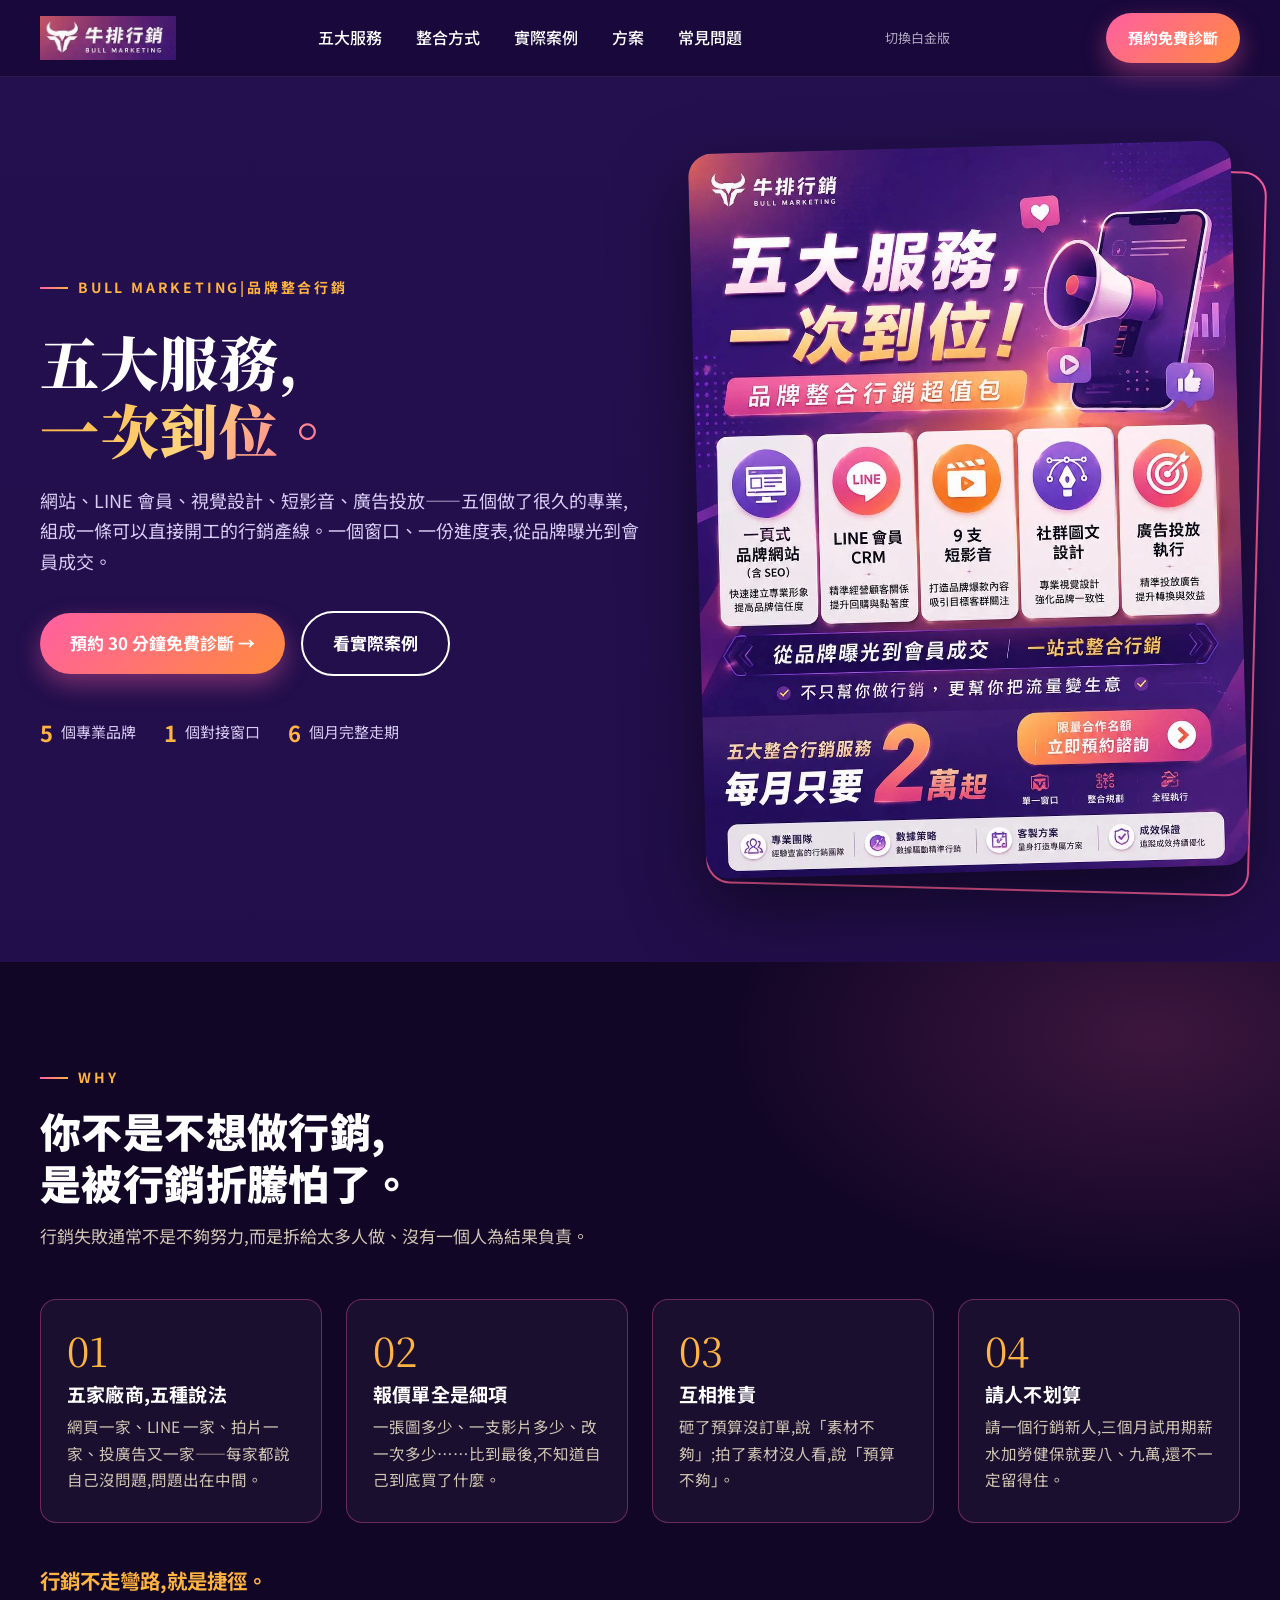
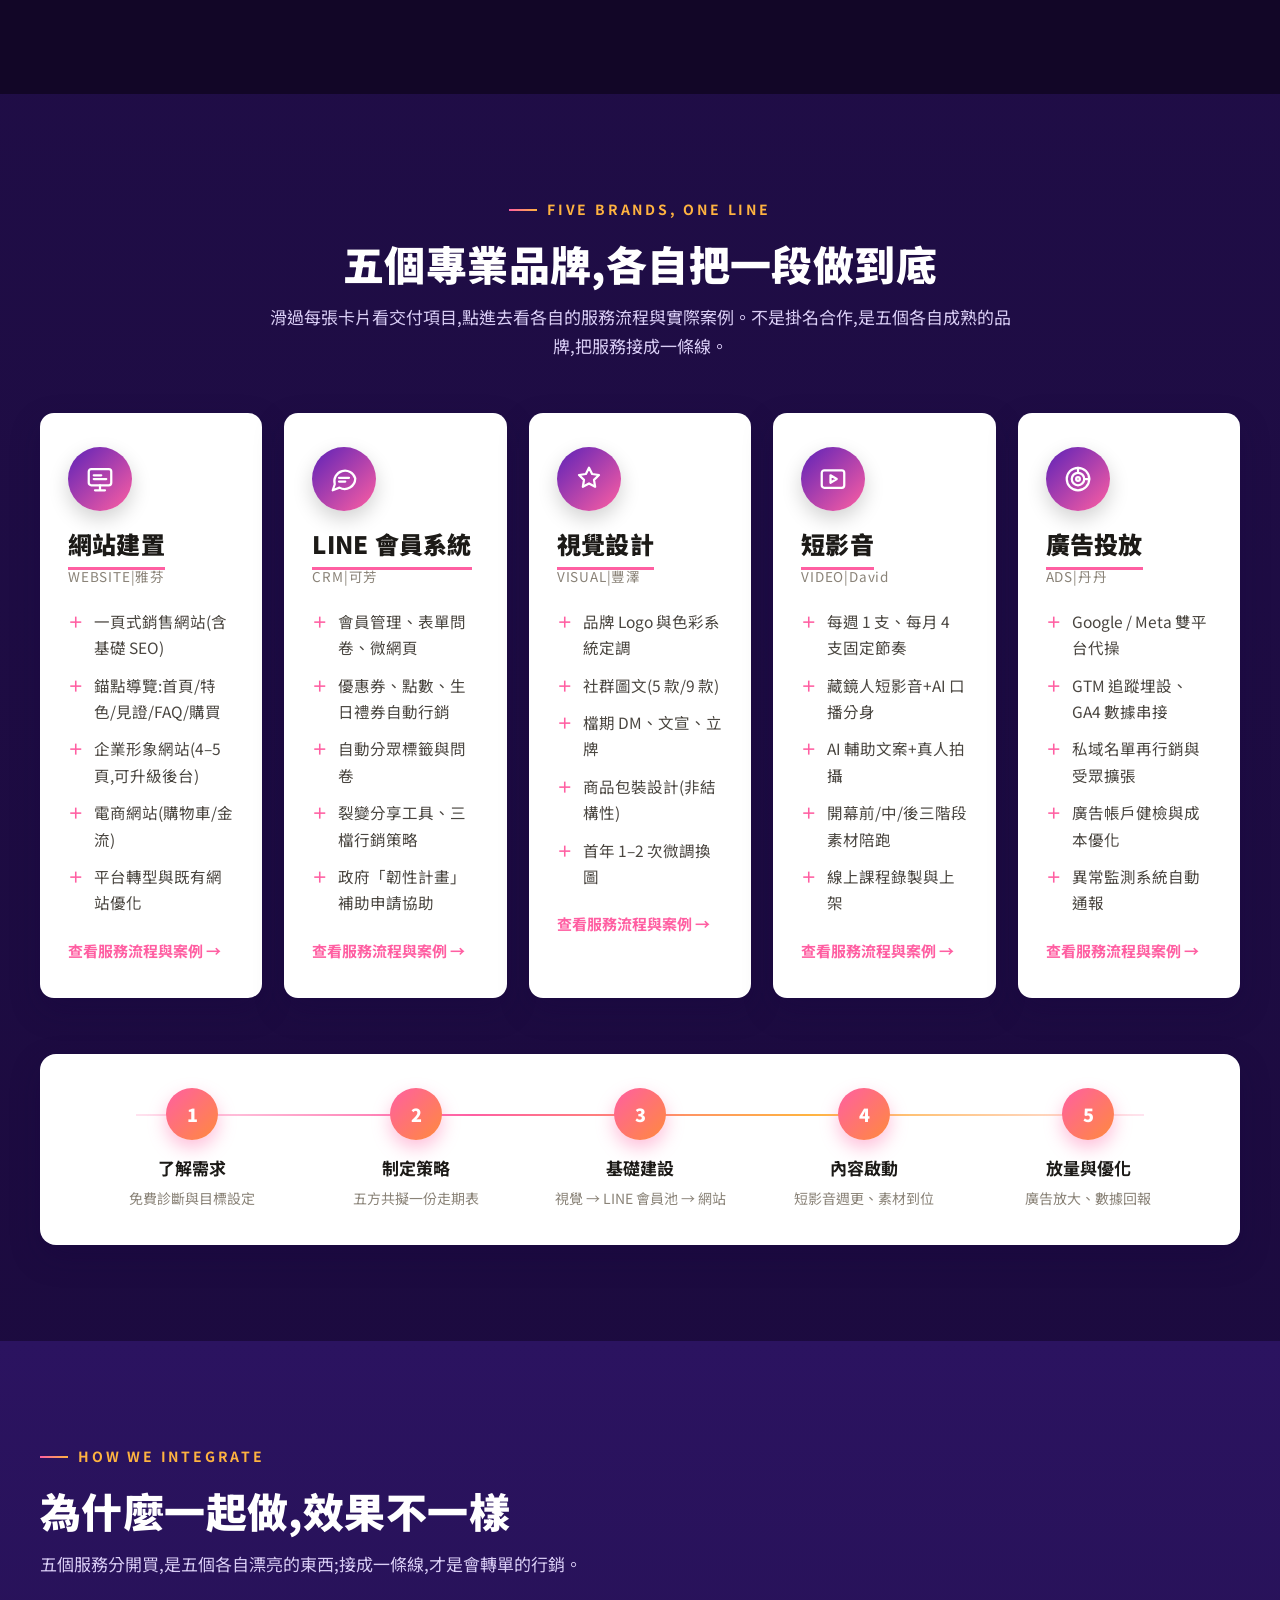
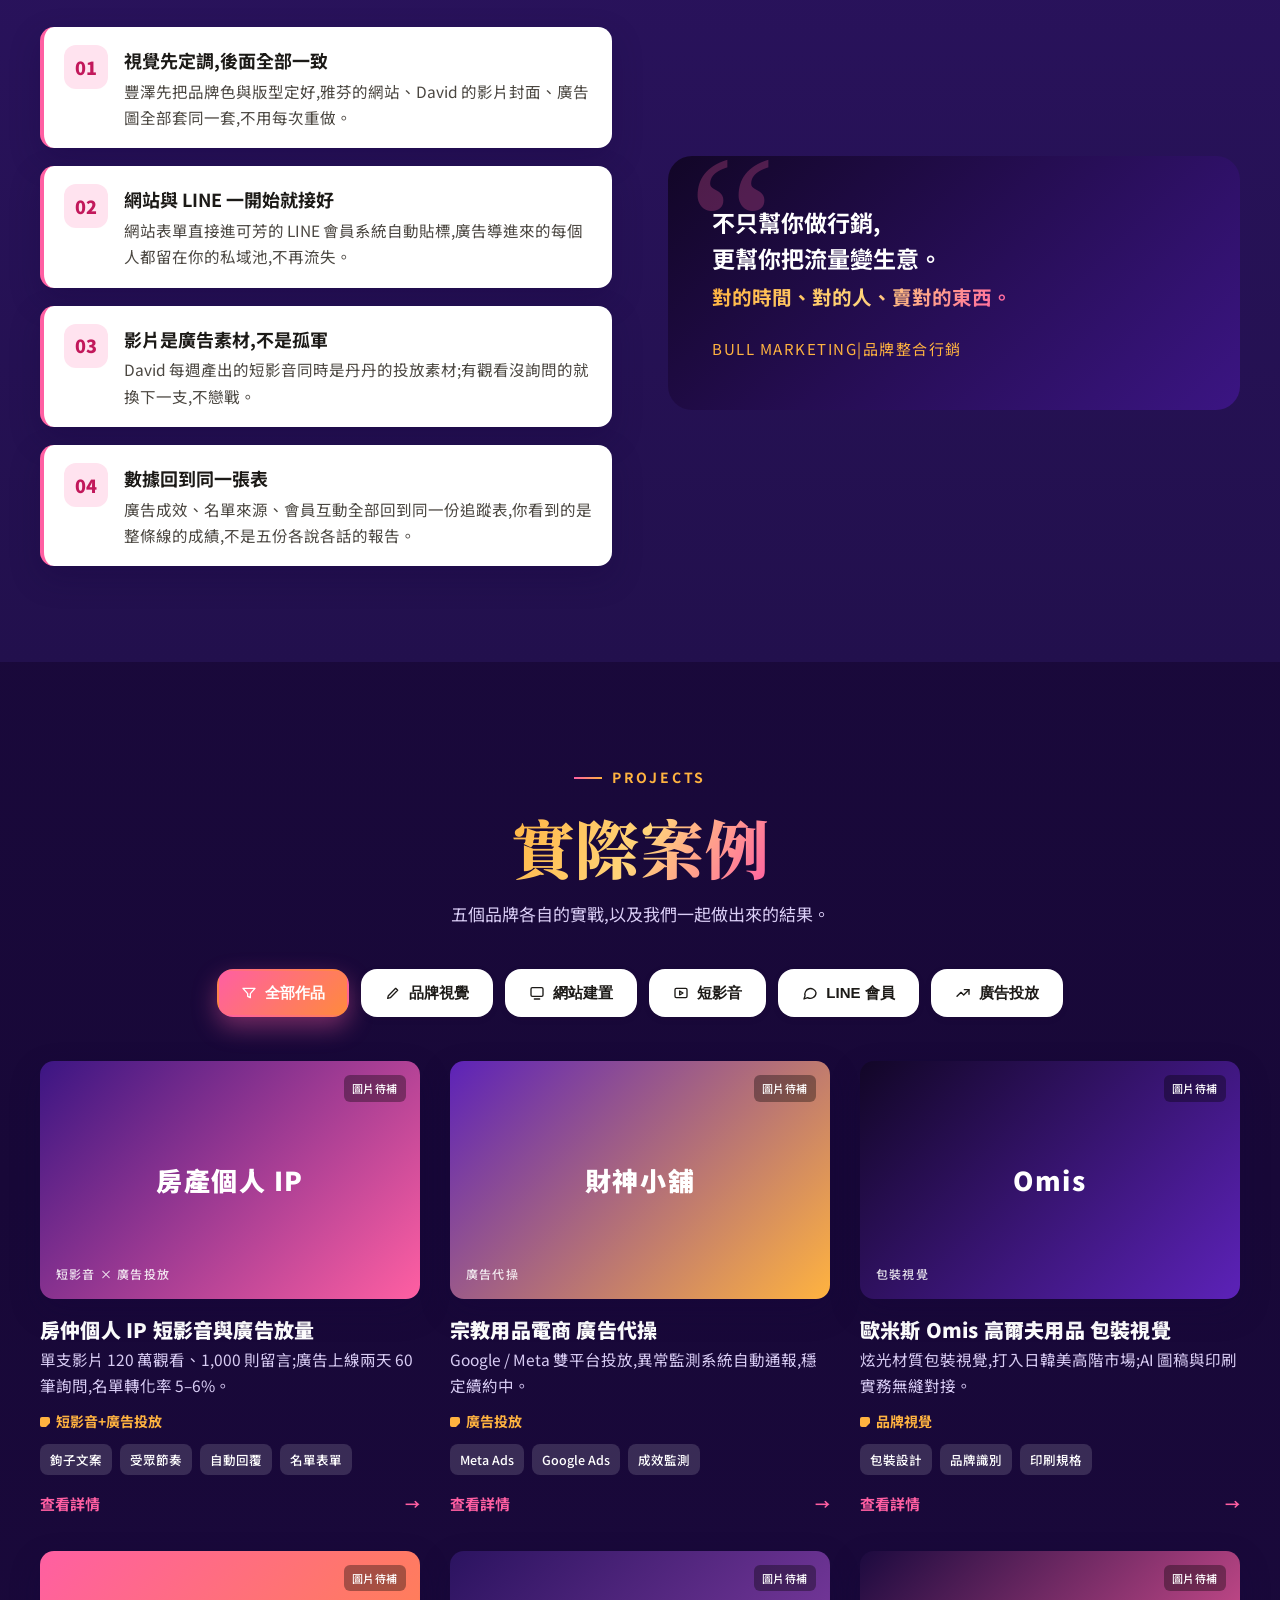
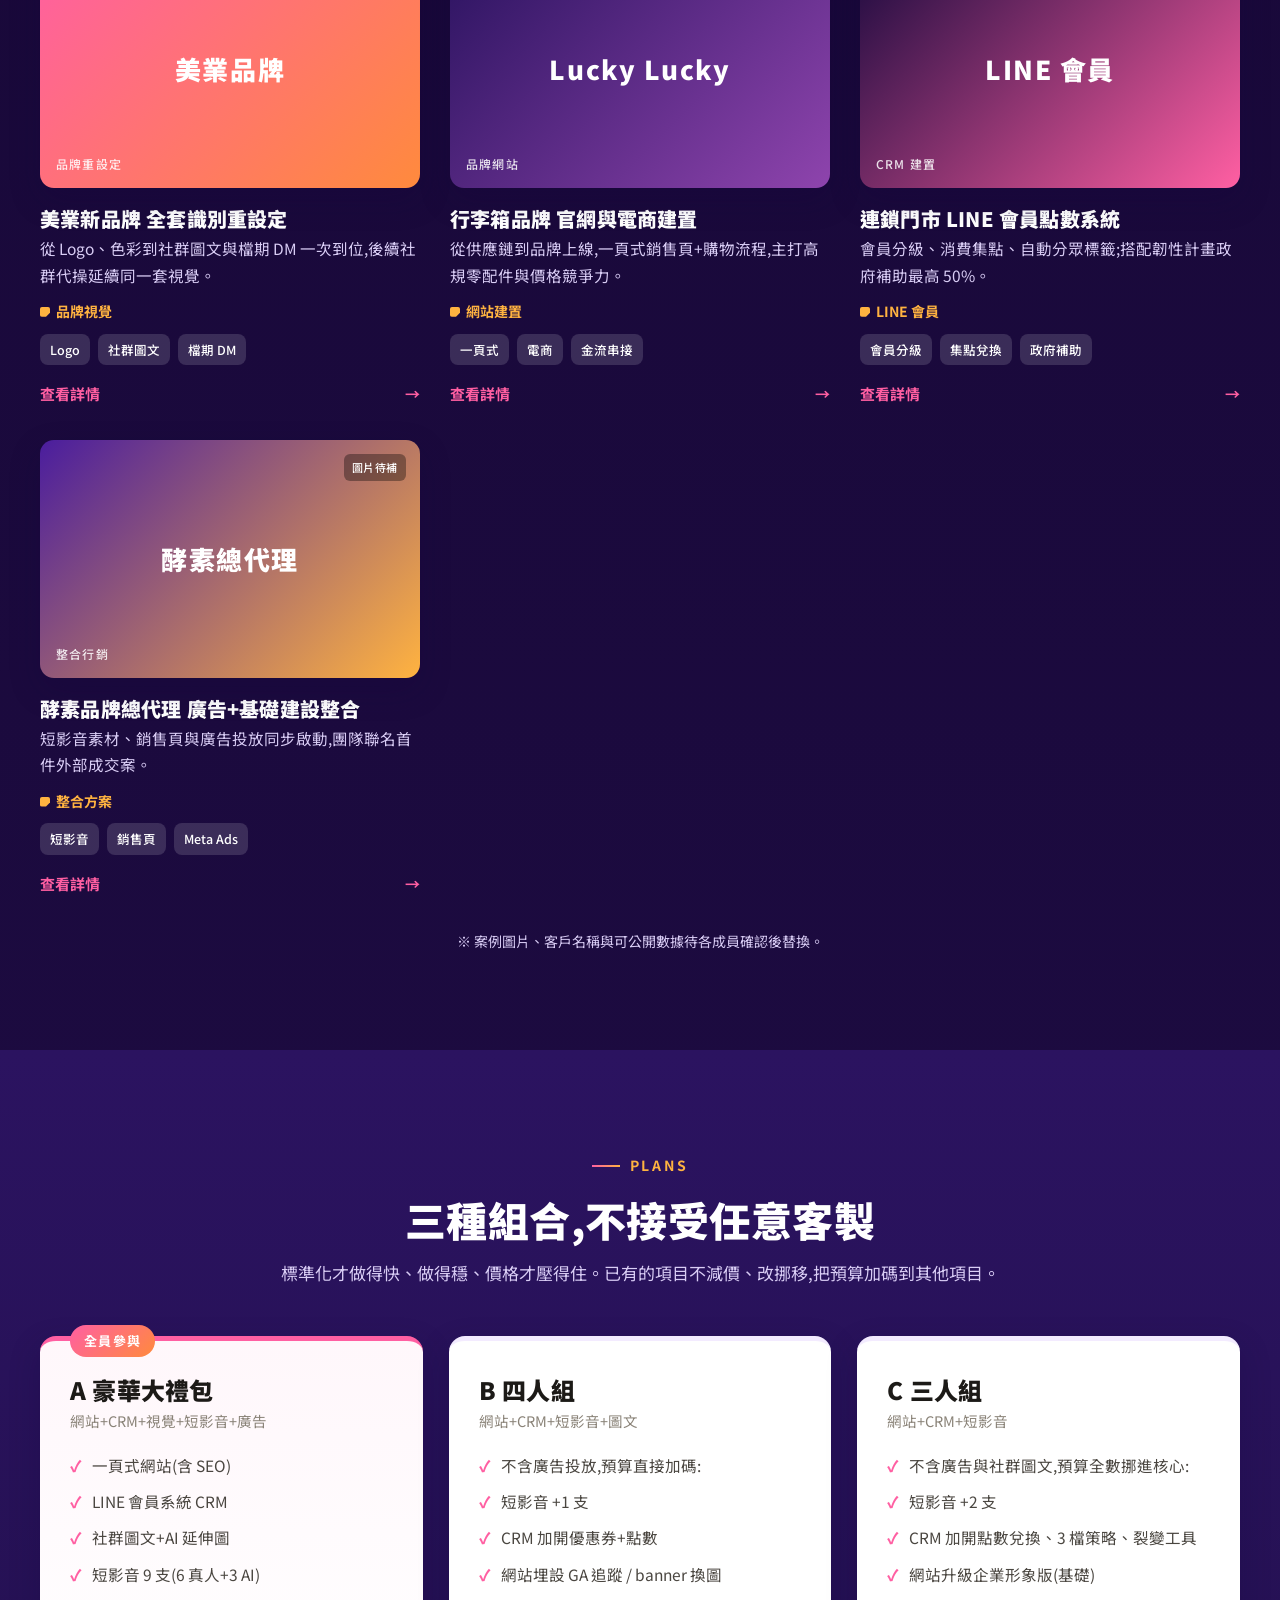
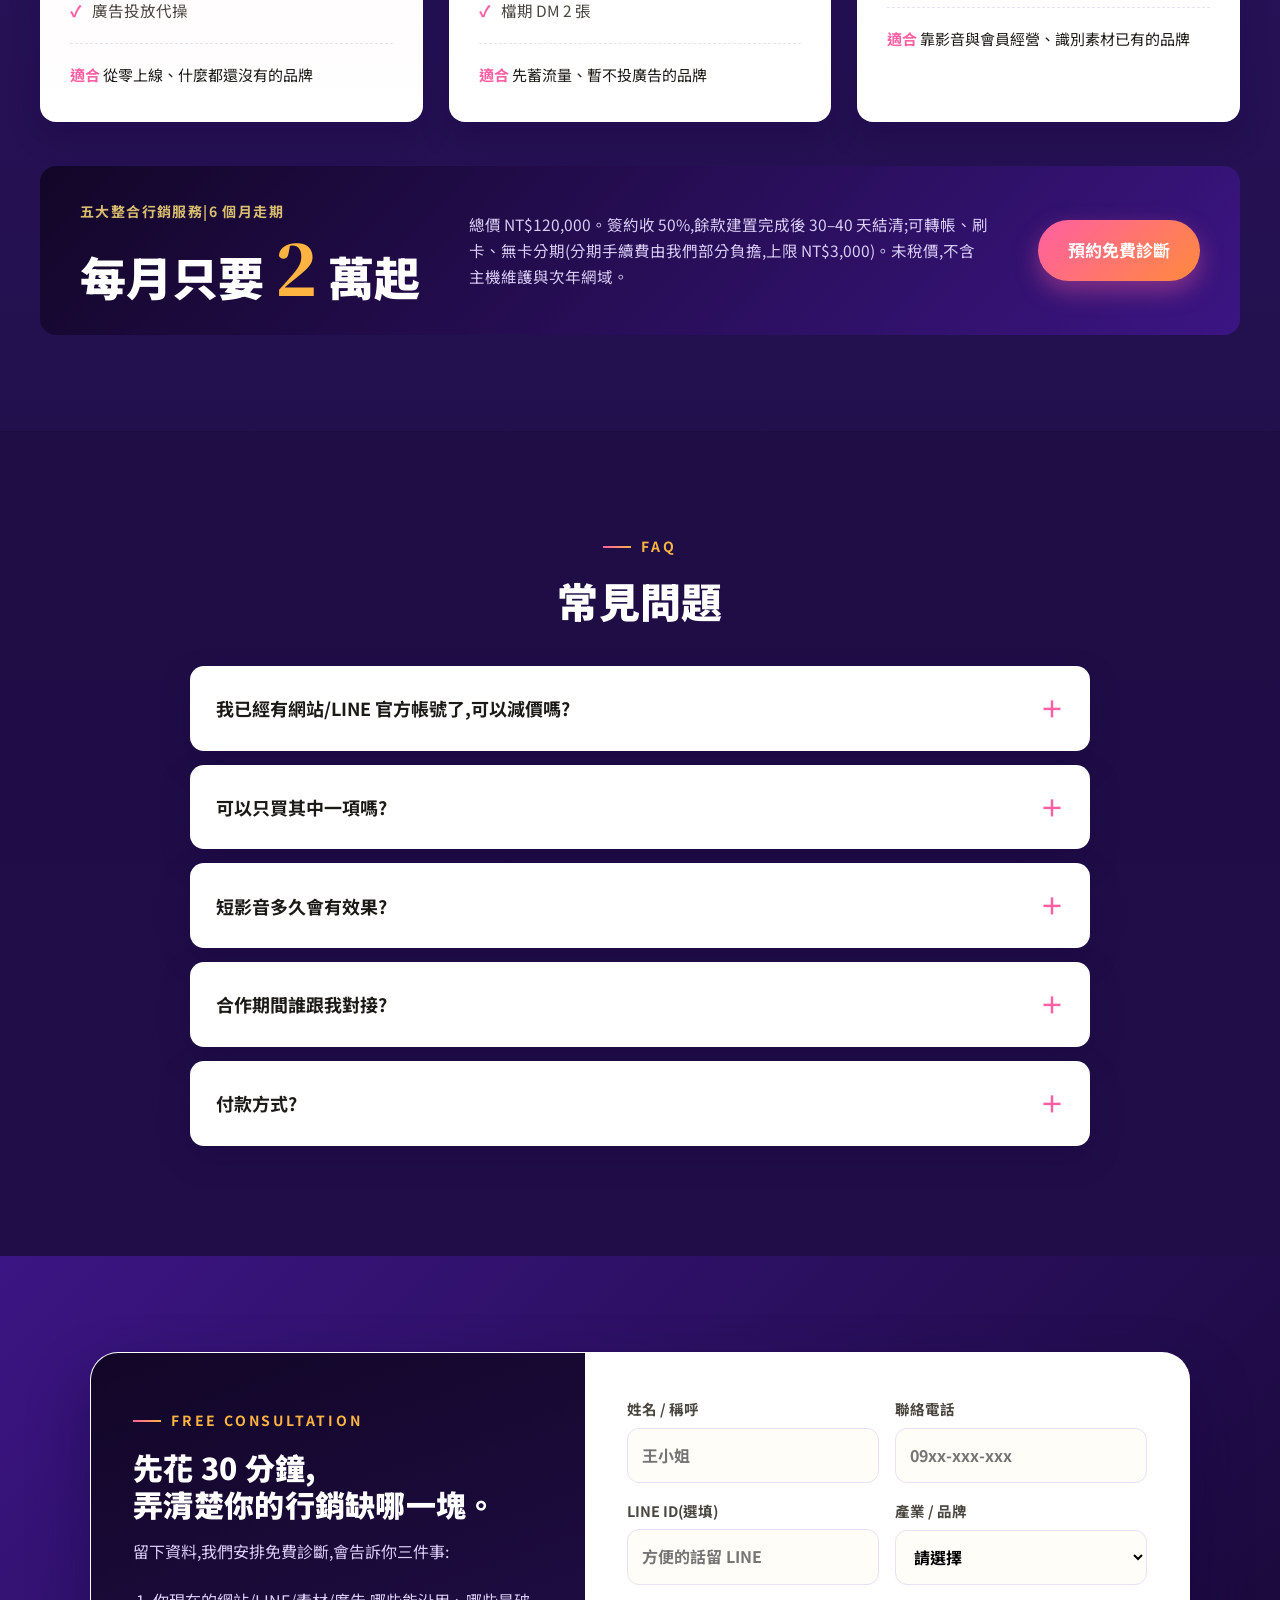
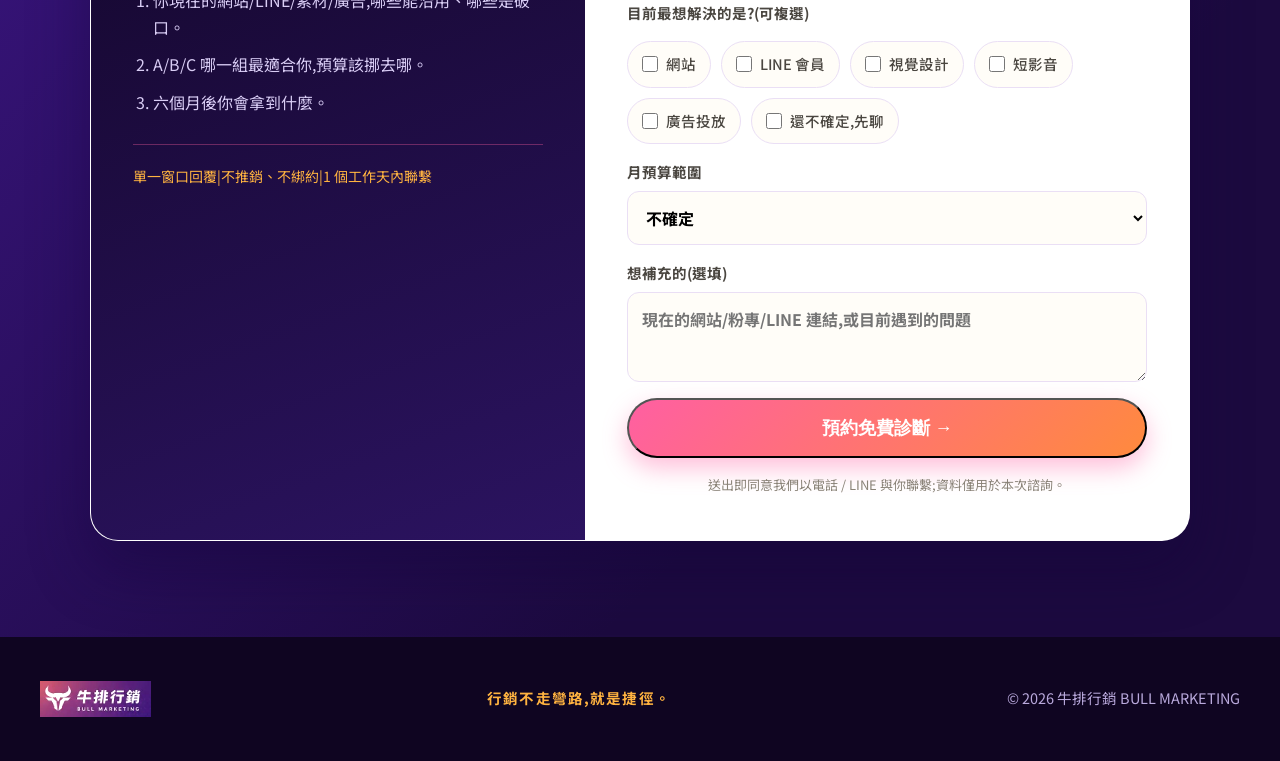
==== purple/index.html @ 3608ac1b "新增紫漸層版(purple/)+兩版互切連結" ====
<!DOCTYPE html>
<html lang="zh-Hant-TW">
<head>
<meta charset="utf-8">
<meta name="viewport" content="width=device-width, initial-scale=1">
<title>[紫版] 牛排行銷 BULL MARKETING|五大服務,一次到位</title>
<meta name="description" content="網站、LINE 會員、視覺設計、短影音、廣告投放——五個專業一個窗口,六個月走期,把行銷做成一條產線。">
<link rel="preconnect" href="https://fonts.googleapis.com">
<link href="https://fonts.googleapis.com/css2?family=Noto+Sans+TC:wght@400;500;700;900&family=Noto+Serif+TC:wght@600;800&display=swap" rel="stylesheet">
<link rel="stylesheet" href="../style.css">
<link rel="stylesheet" href="theme-purple.css">
</head>
<body>

<header>
  <div class="wrap nav">
    <a class="logo" href="#top"><img src="assets/logo.webp" alt="牛排行銷 BULL MARKETING"></a>
    <ul id="menu">
      <li><a href="#services">五大服務</a></li>
      <li><a href="#integration">整合方式</a></li>
      <li><a href="#projects">實際案例</a></li>
      <li><a href="#plans">方案</a></li>
      <li><a href="#faq">常見問題</a></li>
    </ul>
    <a class="theme-switch" href="../index.html" style="font-size:13px;opacity:.7;margin-right:14px;white-space:nowrap">切換白金版</a>
    <a class="btn btn-gold" href="#contact">預約免費診斷</a>
    <button class="burger" aria-label="選單" onclick="document.getElementById('menu').classList.toggle('open')"><span></span><span></span><span></span></button>
  </div>
</header>

<!-- 1 HERO -->
<section class="hero" id="top">
  <div class="wrap">
    <div>
      <div class="eyebrow">Bull Marketing|品牌整合行銷</div>
      <h1 class="serif">五大服務,<br><span class="gold-text">一次到位。</span></h1>
      <p class="sub">網站、LINE 會員、視覺設計、短影音、廣告投放——五個做了很久的專業,組成一條可以直接開工的行銷產線。一個窗口、一份進度表,從品牌曝光到會員成交。</p>
      <div class="cta">
        <a class="btn btn-gold" href="#contact">預約 30 分鐘免費診斷 →</a>
        <a class="btn btn-ghost" href="#projects">看實際案例</a>
      </div>
      <div class="trust">
        <span><b>5</b> 個專業品牌</span>
        <span><b>1</b> 個對接窗口</span>
        <span><b>6</b> 個月完整走期</span>
      </div>
    </div>
    <div class="kv"><img src="assets/kv-purple.webp" alt="牛排行銷 五大服務一次到位 主視覺"></div>
  </div>
</section>

<!-- 2 PAIN -->
<section class="pain">
  <div class="wrap">
    <div class="eyebrow">Why</div>
    <h2 class="h2">你不是不想做行銷,<br>是被行銷折騰怕了。</h2>
    <p class="lead">行銷失敗通常不是不夠努力,而是拆給太多人做、沒有一個人為結果負責。</p>
    <div class="pain-grid">
      <div class="pain-card reveal"><div class="n">01</div><h3>五家廠商,五種說法</h3><p>網頁一家、LINE 一家、拍片一家、投廣告又一家——每家都說自己沒問題,問題出在中間。</p></div>
      <div class="pain-card reveal"><div class="n">02</div><h3>報價單全是細項</h3><p>一張圖多少、一支影片多少、改一次多少……比到最後,不知道自己到底買了什麼。</p></div>
      <div class="pain-card reveal"><div class="n">03</div><h3>互相推責</h3><p>砸了預算沒訂單,說「素材不夠」;拍了素材沒人看,說「預算不夠」。</p></div>
      <div class="pain-card reveal"><div class="n">04</div><h3>請人不划算</h3><p>請一個行銷新人,三個月試用期薪水加勞健保就要八、九萬,還不一定留得住。</p></div>
    </div>
    <p class="pain-foot">行銷不走彎路,就是捷徑。</p>
  </div>
</section>

<!-- 3 SERVICES (emat-style hover cards) -->
<section id="services">
  <div class="wrap">
    <div class="center">
      <div class="eyebrow" style="justify-content:center">Five Brands, One Line</div>
      <h2 class="h2">五個專業品牌,各自把一段做到底</h2>
      <p class="lead">滑過每張卡片看交付項目,點進去看各自的服務流程與實際案例。不是掛名合作,是五個各自成熟的品牌,把服務接成一條線。</p>
    </div>
    <div class="svc-grid">
      <article class="svc">
        <div class="bg" style="--img:url(assets/kv-purple.webp)"></div>
        <div class="in-body">
          <div class="ic"><svg viewBox="0 0 24 24"><rect x="3" y="4" width="18" height="13" rx="2"/><path d="M8 21h8M12 17v4M7 9h6M7 12h10"/></svg></div>
          <h3><span>網站建置</span></h3>
          <div class="who">WEBSITE|雅芬</div>
          <ul>
            <li>一頁式銷售網站(含基礎 SEO)</li>
            <li>錨點導覽:首頁/特色/見證/FAQ/購買</li>
            <li>企業形象網站(4–5 頁,可升級後台)</li>
            <li>電商網站(購物車/金流)</li>
            <li>平台轉型與既有網站優化</li>
          </ul>
          <a class="more-link" href="web.html">查看服務流程與案例 →</a>
        </div>
      </article>
      <article class="svc">
        <div class="bg"></div>
        <div class="in-body">
          <div class="ic"><svg viewBox="0 0 24 24"><path d="M21 11.5a8.5 8.5 0 0 1-12.6 7.4L3 21l1.6-4.8A8.5 8.5 0 1 1 21 11.5z"/><path d="M8 11h8M8 14h5"/></svg></div>
          <h3><span>LINE 會員系統</span></h3>
          <div class="who">CRM|可芳</div>
          <ul>
            <li>會員管理、表單問卷、微網頁</li>
            <li>優惠券、點數、生日禮券自動行銷</li>
            <li>自動分眾標籤與問卷</li>
            <li>裂變分享工具、三檔行銷策略</li>
            <li>政府「韌性計畫」補助申請協助</li>
          </ul>
          <a class="more-link" href="crm.html">查看服務流程與案例 →</a>
        </div>
      </article>
      <article class="svc">
        <div class="bg"></div>
        <div class="in-body">
          <div class="ic"><svg viewBox="0 0 24 24"><path d="M12 3l2.5 5 5.5.8-4 3.9.9 5.5L12 15.6 7.1 18.2l.9-5.5-4-3.9L9.5 8z"/></svg></div>
          <h3><span>視覺設計</span></h3>
          <div class="who">VISUAL|豐澤</div>
          <ul>
            <li>品牌 Logo 與色彩系統定調</li>
            <li>社群圖文(5 款/9 款)</li>
            <li>檔期 DM、文宣、立牌</li>
            <li>商品包裝設計(非結構性)</li>
            <li>首年 1–2 次微調換圖</li>
          </ul>
          <a class="more-link" href="visual.html">查看服務流程與案例 →</a>
        </div>
      </article>
      <article class="svc">
        <div class="bg"></div>
        <div class="in-body">
          <div class="ic"><svg viewBox="0 0 24 24"><rect x="3" y="5" width="18" height="14" rx="2"/><path d="M10 9l5 3-5 3z"/></svg></div>
          <h3><span>短影音</span></h3>
          <div class="who">VIDEO|David</div>
          <ul>
            <li>每週 1 支、每月 4 支固定節奏</li>
            <li>藏鏡人短影音+AI 口播分身</li>
            <li>AI 輔助文案+真人拍攝</li>
            <li>開幕前/中/後三階段素材陪跑</li>
            <li>線上課程錄製與上架</li>
          </ul>
          <a class="more-link" href="video.html">查看服務流程與案例 →</a>
        </div>
      </article>
      <article class="svc">
        <div class="bg"></div>
        <div class="in-body">
          <div class="ic"><svg viewBox="0 0 24 24"><circle cx="12" cy="12" r="9"/><circle cx="12" cy="12" r="5"/><circle cx="12" cy="12" r="1.5"/><path d="M12 3v3M21 12h-3"/></svg></div>
          <h3><span>廣告投放</span></h3>
          <div class="who">ADS|丹丹</div>
          <ul>
            <li>Google / Meta 雙平台代操</li>
            <li>GTM 追蹤埋設、GA4 數據串接</li>
            <li>私域名單再行銷與受眾擴張</li>
            <li>廣告帳戶健檢與成本優化</li>
            <li>異常監測系統自動通報</li>
          </ul>
          <a class="more-link" href="ads.html">查看服務流程與案例 →</a>
        </div>
      </article>
    </div>

    <div class="flow reveal">
      <div><div class="dot">1</div><h4>了解需求</h4><p>免費診斷與目標設定</p></div>
      <div><div class="dot">2</div><h4>制定策略</h4><p>五方共擬一份走期表</p></div>
      <div><div class="dot">3</div><h4>基礎建設</h4><p>視覺 → LINE 會員池 → 網站</p></div>
      <div><div class="dot">4</div><h4>內容啟動</h4><p>短影音週更、素材到位</p></div>
      <div><div class="dot">5</div><h4>放量與優化</h4><p>廣告放大、數據回報</p></div>
    </div>
  </div>
</section>

<!-- 4 INTEGRATION -->
<section class="integ" id="integration" style="background:#fff">
  <div class="wrap">
    <div class="eyebrow">How We Integrate</div>
    <h2 class="h2">為什麼一起做,效果不一樣</h2>
    <p class="lead">五個服務分開買,是五個各自漂亮的東西;接成一條線,才是會轉單的行銷。</p>
    <div class="grid">
      <ul>
        <li class="reveal"><span class="badge">01</span><div><b>視覺先定調,後面全部一致</b><p>豐澤先把品牌色與版型定好,雅芬的網站、David 的影片封面、廣告圖全部套同一套,不用每次重做。</p></div></li>
        <li class="reveal"><span class="badge">02</span><div><b>網站與 LINE 一開始就接好</b><p>網站表單直接進可芳的 LINE 會員系統自動貼標,廣告導進來的每個人都留在你的私域池,不再流失。</p></div></li>
        <li class="reveal"><span class="badge">03</span><div><b>影片是廣告素材,不是孤軍</b><p>David 每週產出的短影音同時是丹丹的投放素材;有觀看沒詢問的就換下一支,不戀戰。</p></div></li>
        <li class="reveal"><span class="badge">04</span><div><b>數據回到同一張表</b><p>廣告成效、名單來源、會員互動全部回到同一份追蹤表,你看到的是整條線的成績,不是五份各說各話的報告。</p></div></li>
      </ul>
      <div class="quote reveal">
        <p>不只幫你做行銷,<br>更幫你把流量變生意。<br><span class="gold-text" style="font-size:.85em">對的時間、對的人、賣對的東西。</span></p>
        <small>BULL MARKETING|品牌整合行銷</small>
      </div>
    </div>
  </div>
</section>

<!-- 5 PROJECTS -->
<section id="projects">
  <div class="wrap">
    <div class="center">
      <div class="eyebrow" style="justify-content:center">Projects</div>
      <h2 class="h2 serif" style="font-size:clamp(44px,5vw,72px)"><span class="gold-text">實際案例</span></h2>
      <p class="lead">五個品牌各自的實戰,以及我們一起做出來的結果。</p>
    </div>
    <div class="filters" id="filters">
      <button class="on" data-f="all"><svg viewBox="0 0 24 24"><path d="M3 5h18l-7 8v6l-4-2v-4z"/></svg>全部作品</button>
      <button data-f="visual"><svg viewBox="0 0 24 24"><path d="M4 20l4-1 11-11-3-3L5 16z"/></svg>品牌視覺</button>
      <button data-f="web"><svg viewBox="0 0 24 24"><rect x="3" y="4" width="18" height="13" rx="2"/><path d="M8 21h8"/></svg>網站建置</button>
      <button data-f="video"><svg viewBox="0 0 24 24"><rect x="3" y="5" width="18" height="14" rx="2"/><path d="M10 9l5 3-5 3z"/></svg>短影音</button>
      <button data-f="crm"><svg viewBox="0 0 24 24"><path d="M21 11.5a8.5 8.5 0 0 1-12.6 7.4L3 21l1.6-4.8A8.5 8.5 0 1 1 21 11.5z"/></svg>LINE 會員</button>
      <button data-f="ads"><svg viewBox="0 0 24 24"><path d="M3 17l6-6 4 4 8-8"/><path d="M14 7h7v7"/></svg>廣告投放</button>
    </div>
    <div class="pj-grid" id="pjGrid">

      <a class="pj reveal" data-c="video ads" href="#contact">
        <div class="thumb" style="background:linear-gradient(135deg,#3b1583,#ff5fa2)">房產個人 IP<small>短影音 × 廣告投放</small><span class="ph">圖片待補</span></div>
        <h3>房仲個人 IP 短影音與廣告放量</h3>
        <p class="desc">單支影片 120 萬觀看、1,000 則留言;廣告上線兩天 60 筆詢問,名單轉化率 5–6%。</p>
        <div class="cat">短影音+廣告投放</div>
        <div class="chips"><span>鉤子文案</span><span>受眾節奏</span><span>自動回覆</span><span>名單表單</span></div>
        <div class="more">查看詳情 <i>→</i></div>
      </a>

      <a class="pj reveal" data-c="ads" href="#contact">
        <div class="thumb" style="background:linear-gradient(135deg,#5c22b8,#ffb340)">財神小舖<small>廣告代操</small><span class="ph">圖片待補</span></div>
        <h3>宗教用品電商 廣告代操</h3>
        <p class="desc">Google / Meta 雙平台投放,異常監測系統自動通報,穩定續約中。</p>
        <div class="cat">廣告投放</div>
        <div class="chips"><span>Meta Ads</span><span>Google Ads</span><span>成效監測</span></div>
        <div class="more">查看詳情 <i>→</i></div>
      </a>

      <a class="pj reveal" data-c="visual" href="#contact">
        <div class="thumb" style="background:linear-gradient(135deg,#120627,#5c22b8)">Omis<small>包裝視覺</small><span class="ph">圖片待補</span></div>
        <h3>歐米斯 Omis 高爾夫用品 包裝視覺</h3>
        <p class="desc">炫光材質包裝視覺,打入日韓美高階市場;AI 圖稿與印刷實務無縫對接。</p>
        <div class="cat">品牌視覺</div>
        <div class="chips"><span>包裝設計</span><span>品牌識別</span><span>印刷規格</span></div>
        <div class="more">查看詳情 <i>→</i></div>
      </a>

      <a class="pj reveal" data-c="visual" href="#contact">
        <div class="thumb" style="background:linear-gradient(135deg,#ff5fa2,#ff8a3d)">美業品牌<small>品牌重設定</small><span class="ph">圖片待補</span></div>
        <h3>美業新品牌 全套識別重設定</h3>
        <p class="desc">從 Logo、色彩到社群圖文與檔期 DM 一次到位,後續社群代操延續同一套視覺。</p>
        <div class="cat">品牌視覺</div>
        <div class="chips"><span>Logo</span><span>社群圖文</span><span>檔期 DM</span></div>
        <div class="more">查看詳情 <i>→</i></div>
      </a>

      <a class="pj reveal" data-c="web visual" href="#contact">
        <div class="thumb" style="background:linear-gradient(135deg,#2b1360,#8e44ad)">Lucky Lucky<small>品牌網站</small><span class="ph">圖片待補</span></div>
        <h3>行李箱品牌 官網與電商建置</h3>
        <p class="desc">從供應鏈到品牌上線,一頁式銷售頁+購物流程,主打高規零配件與價格競爭力。</p>
        <div class="cat">網站建置</div>
        <div class="chips"><span>一頁式</span><span>電商</span><span>金流串接</span></div>
        <div class="more">查看詳情 <i>→</i></div>
      </a>

      <a class="pj reveal" data-c="crm" href="#contact">
        <div class="thumb" style="background:linear-gradient(135deg,#1c0a3f,#ff5fa2)">LINE 會員<small>CRM 建置</small><span class="ph">圖片待補</span></div>
        <h3>連鎖門市 LINE 會員點數系統</h3>
        <p class="desc">會員分級、消費集點、自動分眾標籤;搭配韌性計畫政府補助最高 50%。</p>
        <div class="cat">LINE 會員</div>
        <div class="chips"><span>會員分級</span><span>集點兌換</span><span>政府補助</span></div>
        <div class="more">查看詳情 <i>→</i></div>
      </a>

      <a class="pj reveal" data-c="video ads web" href="#contact">
        <div class="thumb" style="background:linear-gradient(135deg,#4a1d9e,#ffb340)">酵素總代理<small>整合行銷</small><span class="ph">圖片待補</span></div>
        <h3>酵素品牌總代理 廣告+基礎建設整合</h3>
        <p class="desc">短影音素材、銷售頁與廣告投放同步啟動,團隊聯名首件外部成交案。</p>
        <div class="cat">整合方案</div>
        <div class="chips"><span>短影音</span><span>銷售頁</span><span>Meta Ads</span></div>
        <div class="more">查看詳情 <i>→</i></div>
      </a>

    </div>
    <p class="pj-note">※ 案例圖片、客戶名稱與可公開數據待各成員確認後替換。</p>
  </div>
</section>

<!-- 6 PLANS -->
<section id="plans" style="background:#fff">
  <div class="wrap">
    <div class="center">
      <div class="eyebrow" style="justify-content:center">Plans</div>
      <h2 class="h2">三種組合,不接受任意客製</h2>
      <p class="lead">標準化才做得快、做得穩、價格才壓得住。已有的項目不減價、改挪移,把預算加碼到其他項目。</p>
    </div>
    <div class="plans">
      <div class="plan hot reveal">
        <span class="lbl">全員參與</span>
        <h3>A 豪華大禮包</h3>
        <div class="who">網站+CRM+視覺+短影音+廣告</div>
        <ul>
          <li>一頁式網站(含 SEO)</li>
          <li>LINE 會員系統 CRM</li>
          <li>社群圖文+AI 延伸圖</li>
          <li>短影音 9 支(6 真人+3 AI)</li>
          <li>廣告投放代操</li>
        </ul>
        <div class="fit"><b>適合</b> 從零上線、什麼都還沒有的品牌</div>
      </div>
      <div class="plan reveal">
        <h3>B 四人組</h3>
        <div class="who">網站+CRM+短影音+圖文</div>
        <ul>
          <li>不含廣告投放,預算直接加碼:</li>
          <li>短影音 +1 支</li>
          <li>CRM 加開優惠券+點數</li>
          <li>網站埋設 GA 追蹤 / banner 換圖</li>
          <li>檔期 DM 2 張</li>
        </ul>
        <div class="fit"><b>適合</b> 先蓄流量、暫不投廣告的品牌</div>
      </div>
      <div class="plan reveal">
        <h3>C 三人組</h3>
        <div class="who">網站+CRM+短影音</div>
        <ul>
          <li>不含廣告與社群圖文,預算全數挪進核心:</li>
          <li>短影音 +2 支</li>
          <li>CRM 加開點數兌換、3 檔策略、裂變工具</li>
          <li>網站升級企業形象版(基礎)</li>
        </ul>
        <div class="fit"><b>適合</b> 靠影音與會員經營、識別素材已有的品牌</div>
      </div>
    </div>
    <div class="price-bar reveal">
      <div>
        <div style="color:#d9bd6e;font-weight:700;letter-spacing:.1em;font-size:14px;margin-bottom:8px">五大整合行銷服務|6 個月走期</div>
        <div class="big">每月只要 <em class="gold-text">2</em> 萬起</div>
      </div>
      <p>總價 NT$120,000。簽約收 50%,餘款建置完成後 30–40 天結清;可轉帳、刷卡、無卡分期(分期手續費由我們部分負擔,上限 NT$3,000)。未稅價,不含主機維護與次年網域。</p>
      <a class="btn btn-gold" href="#contact">預約免費診斷</a>
    </div>
  </div>
</section>

<!-- 7 FAQ -->
<section id="faq">
  <div class="wrap">
    <div class="center"><div class="eyebrow" style="justify-content:center">FAQ</div><h2 class="h2">常見問題</h2></div>
    <div class="faq">
      <details><summary>我已經有網站/LINE 官方帳號了,可以減價嗎?</summary><p>不減價,改挪移。已有的項目預算會挪到其他項目加碼(例如多拍影片、CRM 升級、GTM 追蹤埋設),確保整體效果不打折。</p></details>
      <details><summary>可以只買其中一項嗎?</summary><p>可以,單項服務另有報價。但 12 萬包套是以「六個月完整走期」設計的,拆開買效果與價格都不同。</p></details>
      <details><summary>短影音多久會有效果?</summary><p>短影音需要累積。我們用「每週 1 支」的固定節奏搭配廣告放大,不讓素材孤軍奮戰;有觀看沒詢問的直接換下一支,不戀戰。</p></details>
      <details><summary>合作期間誰跟我對接?</summary><p>單一窗口。內部誰執行、進度到哪,由窗口統一回報,你不必分別聯絡五個人。</p></details>
      <details><summary>付款方式?</summary><p>簽約收 50%(NT$60,000),餘款於建置完成後 30–40 天內結清。可轉帳、刷卡、無卡分期;分期手續費由我們部分負擔(上限 NT$3,000)。發票稅金 5% 另計。</p></details>
    </div>
  </div>
</section>

<!-- 8 LEAD FORM -->
<section class="lead-sec" id="contact">
  <div class="wrap">
    <div class="lead-box reveal">
      <div class="info">
        <div class="eyebrow">Free Consultation</div>
        <h2 class="h2">先花 30 分鐘,<br>弄清楚你的行銷缺哪一塊。</h2>
        <p>留下資料,我們安排免費診斷,會告訴你三件事:</p>
        <ol>
          <li>你現在的網站/LINE/素材/廣告,哪些能沿用、哪些是破口。</li>
          <li>A/B/C 哪一組最適合你,預算該挪去哪。</li>
          <li>六個月後你會拿到什麼。</li>
        </ol>
        <div class="note">單一窗口回覆|不推銷、不綁約|1 個工作天內聯繫</div>
      </div>
      <form id="leadForm" novalidate>
        <div class="row">
          <label>姓名 / 稱呼<input name="name" required placeholder="王小姐"></label>
          <label>聯絡電話<input name="phone" type="tel" required placeholder="09xx-xxx-xxx"></label>
        </div>
        <div class="row">
          <label>LINE ID(選填)<input name="line" placeholder="方便的話留 LINE"></label>
          <label>產業 / 品牌
            <select name="industry" required>
              <option value="">請選擇</option>
              <option>餐飲 / 食品</option><option>美業 / 身心靈</option><option>零售 / 電商</option>
              <option>室內設計 / 工程</option><option>醫療 / 長照</option><option>教育 / 課程</option>
              <option>房產 / 金融</option><option>其他</option>
            </select>
          </label>
        </div>
        <label>目前最想解決的是?(可複選)</label>
        <div class="chk">
          <label><input type="checkbox" name="services" value="網站">網站</label>
          <label><input type="checkbox" name="services" value="LINE會員">LINE 會員</label>
          <label><input type="checkbox" name="services" value="視覺">視覺設計</label>
          <label><input type="checkbox" name="services" value="短影音">短影音</label>
          <label><input type="checkbox" name="services" value="廣告">廣告投放</label>
          <label><input type="checkbox" name="services" value="不確定">還不確定,先聊</label>
        </div>
        <label>月預算範圍
          <select name="budget">
            <option value="">不確定</option><option>2 萬以下</option><option>2–5 萬</option><option>5–10 萬</option><option>10 萬以上</option>
          </select>
        </label>
        <label>想補充的(選填)<textarea name="msg" placeholder="現在的網站/粉專/LINE 連結,或目前遇到的問題"></textarea></label>
        <button class="btn btn-gold" type="submit">預約免費診斷 →</button>
        <div class="fine">送出即同意我們以電話 / LINE 與你聯繫;資料僅用於本次諮詢。</div>
      </form>
    </div>
  </div>
</section>

<footer>
  <div class="wrap">
    <img src="assets/logo.webp" alt="牛排行銷">
    <div class="slogan">行銷不走彎路,就是捷徑。</div>
    <div>© 2026 牛排行銷 BULL MARKETING</div>
  </div>
</footer>

<div class="mbar">
  <a class="tel" href="tel:0900000000">☎ 來電</a>
  <a class="line" href="#" onclick="alert('LINE 官方帳號連結待接');return false;">LINE</a>
  <a class="form" href="#contact">預約免費診斷</a>
</div>
<script src="../app.js"></script>
</body>
</html>
---- style.css ----
:root{
  --bg:#faf7f1;--bg2:#ffffff;--ink:#1c1a17;--ink2:#4a4640;--muted:#8a8378;
  --gold:#b8963f;--gold2:#d9bd6e;--gold3:#f1e4bf;--dark:#171512;--line:#e9e2d3;
  --shadow:0 10px 30px rgba(60,45,10,.08);--shadow2:0 24px 60px rgba(60,45,10,.16);
  --r:16px;--wrap:1440px;--pad:40px;
}
*{box-sizing:border-box;margin:0;padding:0}
html{scroll-behavior:smooth}
body{font-family:"Noto Sans TC",system-ui,-apple-system,"PingFang TC","Microsoft JhengHei",sans-serif;color:var(--ink);background:var(--bg);line-height:1.7;font-size:17px;-webkit-font-smoothing:antialiased}
img{max-width:100%;display:block}
a{color:inherit;text-decoration:none}
.wrap{max-width:var(--wrap);margin:0 auto;padding:0 var(--pad)}
section{padding:96px 0}
h1,h2,h3{line-height:1.25;letter-spacing:.01em}
.serif{font-family:"Noto Serif TC","Noto Sans TC",serif}
.eyebrow{display:inline-flex;align-items:center;gap:10px;color:var(--gold);font-weight:700;font-size:14px;letter-spacing:.2em;text-transform:uppercase;margin-bottom:16px}
.eyebrow::before{content:"";width:28px;height:2px;background:linear-gradient(90deg,var(--gold),var(--gold2))}
.h2{font-size:clamp(30px,3.2vw,44px);font-weight:900;margin-bottom:14px}
.lead{color:var(--ink2);font-size:clamp(17px,1.3vw,20px);max-width:760px}
.center{text-align:center}.center .lead{margin:0 auto}
.btn{display:inline-flex;align-items:center;gap:10px;padding:16px 30px;border-radius:999px;font-weight:700;font-size:17px;transition:.3s;min-height:52px}
.btn-gold{background:linear-gradient(135deg,#c8a54c,#a88431);color:#fff;box-shadow:0 10px 24px rgba(184,150,63,.35)}
.btn-gold:hover{transform:translateY(-2px);box-shadow:0 16px 34px rgba(184,150,63,.45)}
.btn-ghost{border:2px solid var(--gold);color:var(--gold);background:transparent}
.btn-ghost:hover{background:var(--gold);color:#fff}
.gold-text{background:linear-gradient(120deg,#8f6f22,#d9bd6e 55%,#8f6f22);-webkit-background-clip:text;background-clip:text;color:transparent}

/* nav */
header{position:sticky;top:0;z-index:50;background:rgba(250,247,241,.85);backdrop-filter:blur(14px);border-bottom:1px solid var(--line)}
.nav{display:flex;align-items:center;justify-content:space-between;height:76px}
.nav .logo img{height:44px;width:auto}
.nav ul{display:flex;gap:34px;list-style:none;font-weight:500;font-size:16px}
.nav ul a{padding:8px 0;border-bottom:2px solid transparent;transition:.25s}
.nav ul a:hover{border-color:var(--gold);color:var(--gold)}
.nav .btn{padding:12px 22px;font-size:15px;min-height:44px}
.burger{display:none;width:48px;height:48px;border:0;background:none;cursor:pointer}
.burger span{display:block;width:26px;height:2px;background:var(--ink);margin:6px auto;transition:.3s}

/* hero */
.hero{padding:70px 0 90px;position:relative;overflow:hidden}
.hero::before{content:"";position:absolute;inset:0;background:radial-gradient(900px 500px at 85% 20%,rgba(217,189,110,.25),transparent 60%),radial-gradient(600px 400px at 5% 90%,rgba(217,189,110,.18),transparent 60%);pointer-events:none}
.hero .wrap{display:grid;grid-template-columns:1.05fr .95fr;gap:56px;align-items:center;position:relative}
.hero h1{font-size:clamp(40px,4.6vw,66px);font-weight:900;line-height:1.15;margin:12px 0 22px}
.hero .sub{font-size:clamp(18px,1.4vw,22px);color:var(--ink2);margin-bottom:34px;max-width:620px}
.hero .cta{display:flex;gap:16px;flex-wrap:wrap;align-items:center}
.hero .kv{position:relative}
.hero .kv img{border-radius:24px;box-shadow:var(--shadow2);transform:rotate(-1.5deg)}
.hero .kv::after{content:"";position:absolute;inset:18px -18px -18px 18px;border:2px solid var(--gold2);border-radius:24px;z-index:-1;transform:rotate(1.5deg)}
.trust{display:flex;gap:28px;flex-wrap:wrap;margin-top:38px;color:var(--ink2);font-size:15px}
.trust span{display:flex;align-items:center;gap:8px}
.trust b{color:var(--gold);font-size:22px}

/* pain */
.pain{background:var(--dark);color:#f4efe3;position:relative;overflow:hidden}
.pain::before{content:"";position:absolute;inset:0;background:radial-gradient(700px 400px at 90% 10%,rgba(217,189,110,.15),transparent 60%)}
.pain .wrap{position:relative}
.pain .h2{color:#fff}
.pain .lead{color:#cfc6b3}
.pain-grid{display:grid;grid-template-columns:repeat(4,1fr);gap:24px;margin-top:48px}
.pain-card{background:rgba(255,255,255,.04);border:1px solid rgba(217,189,110,.25);border-radius:var(--r);padding:30px 26px;transition:.35s}
.pain-card:hover{background:rgba(217,189,110,.1);transform:translateY(-4px)}
.pain-card .n{font-family:"Noto Serif TC",serif;font-size:40px;color:var(--gold2);line-height:1;margin-bottom:12px}
.pain-card h3{font-size:19px;margin-bottom:8px;color:#fff}
.pain-card p{color:#cfc6b3;font-size:15.5px}
.pain-foot{margin-top:40px;font-size:clamp(19px,1.6vw,24px);color:var(--gold2);font-weight:700}

/* services — emat-style hover cards */
.svc-grid{display:grid;grid-template-columns:repeat(5,1fr);gap:22px;margin-top:52px}
.svc{position:relative;background:#fff;border-radius:14px;box-shadow:var(--shadow);overflow:hidden;min-height:460px;transition:box-shadow .5s,transform .5s;opacity:0;transform:translateY(24px)}
.svc.in{opacity:1;transform:translateY(0)}
.svc:hover{box-shadow:var(--shadow2);transform:translateY(-6px)}
.svc .bg{position:absolute;inset:0;opacity:0;transition:opacity .5s}
.svc .bg::before{content:"";position:absolute;inset:0;background-size:cover;background-position:center}
.svc .bg::after{content:"";position:absolute;inset:0;background:linear-gradient(160deg,rgba(23,21,18,.88),rgba(120,95,35,.85))}
.svc:hover .bg{opacity:1}
.svc .in-body{position:relative;padding:34px 28px}
.svc .ic{width:64px;height:64px;border-radius:50%;background:radial-gradient(circle at 30% 30%,#3a342b,#171512);display:grid;place-items:center;margin-bottom:18px;box-shadow:0 8px 20px rgba(0,0,0,.18);transition:.4s}
.svc .ic svg{width:30px;height:30px;stroke:var(--gold2);fill:none;stroke-width:1.8;stroke-linecap:round;stroke-linejoin:round}
.svc:hover .ic{background:#fff}
.svc:hover .ic svg{stroke:#a88431}
.svc h3{font-size:24px;font-weight:900;margin-bottom:6px;transition:.3s}
.svc h3 span{border-bottom:3px solid var(--gold);padding-bottom:6px;transition:.3s}
.svc .who{font-size:13.5px;color:var(--muted);letter-spacing:.06em;margin-bottom:20px;transition:.3s}
.svc ul{list-style:none;display:grid;gap:11px}
.svc li{display:flex;gap:10px;align-items:flex-start;color:var(--ink2);font-size:15.5px;transition:.3s}
.svc li::before{content:"＋";color:var(--gold);font-weight:700;flex:none;transition:.3s}
.svc:hover h3,.svc:hover li,.svc:hover .who{color:#fff}
.svc:hover h3 span{border-color:#fff}
.svc:hover li::before{color:var(--gold3)}
.svc .tag{position:absolute;top:18px;right:18px;font-size:12px;letter-spacing:.15em;color:var(--gold);border:1px solid var(--gold3);border-radius:999px;padding:4px 10px;background:#fff}
.flow{margin-top:56px;background:#fff;border-radius:var(--r);box-shadow:var(--shadow);padding:34px 40px;display:grid;grid-template-columns:repeat(5,1fr);gap:0;position:relative}
.flow::before{content:"";position:absolute;left:8%;right:8%;top:60px;height:2px;background:linear-gradient(90deg,var(--gold3),var(--gold),var(--gold3))}
.flow div{text-align:center;position:relative}
.flow .dot{width:52px;height:52px;border-radius:50%;background:linear-gradient(135deg,#c8a54c,#a88431);color:#fff;font-weight:900;display:grid;place-items:center;margin:0 auto 14px;font-size:18px;box-shadow:0 8px 18px rgba(184,150,63,.35)}
.flow h4{font-size:17px;margin-bottom:4px}
.flow p{font-size:14px;color:var(--muted)}

/* integration */
.integ .grid{display:grid;grid-template-columns:1fr 1fr;gap:56px;align-items:center;margin-top:20px}
.integ ul{list-style:none;display:grid;gap:18px;margin-top:28px}
.integ li{display:flex;gap:16px;align-items:flex-start;padding:18px 20px;background:#fff;border-radius:14px;box-shadow:var(--shadow);border-left:4px solid var(--gold)}
.integ li b{display:block;font-size:18px;margin-bottom:2px}
.integ li p{color:var(--ink2);font-size:15.5px}
.integ .badge{width:44px;height:44px;flex:none;border-radius:12px;background:var(--gold3);color:#8f6f22;font-weight:900;display:grid;place-items:center;font-size:18px}
.quote{background:var(--dark);color:#fff;border-radius:24px;padding:48px 44px;position:relative;overflow:hidden}
.quote::before{content:"“";position:absolute;top:-30px;left:20px;font-size:200px;color:rgba(217,189,110,.18);font-family:Georgia,serif;line-height:1}
.quote p{font-size:clamp(20px,1.8vw,26px);font-weight:700;line-height:1.6;position:relative}
.quote small{display:block;margin-top:22px;color:var(--gold2);font-size:15px;letter-spacing:.1em}

/* projects */
.filters{display:flex;flex-wrap:wrap;justify-content:center;gap:12px;margin:40px 0 44px}
.filters button{display:inline-flex;align-items:center;gap:8px;padding:12px 22px;border-radius:16px;border:2px solid transparent;background:#fff;color:var(--gold);font-weight:700;font-size:15px;cursor:pointer;transition:.3s;min-height:48px;box-shadow:0 2px 8px rgba(60,45,10,.05)}
.filters button:hover{border-color:rgba(184,150,63,.4);background:var(--gold3)}
.filters button.on{background:linear-gradient(135deg,#c8a54c,#a88431);color:#fff;box-shadow:0 10px 24px rgba(184,150,63,.35)}
.filters svg{width:16px;height:16px;stroke:currentColor;fill:none;stroke-width:2;stroke-linecap:round;stroke-linejoin:round}
.pj-grid{display:grid;grid-template-columns:repeat(3,1fr);gap:34px 30px}
.pj{opacity:1;transform:none;transition:opacity .35s,transform .35s}
.pj.hide{display:none}
.pj .thumb{aspect-ratio:16/10;border-radius:14px;overflow:hidden;position:relative;box-shadow:var(--shadow);display:grid;place-items:center;color:#fff;font-weight:900;font-size:26px;letter-spacing:.06em;transition:.4s}
.pj:hover .thumb{transform:translateY(-6px);box-shadow:var(--shadow2)}
.pj .thumb small{position:absolute;bottom:14px;left:16px;font-size:12px;font-weight:500;letter-spacing:.1em;opacity:.85}
.pj .thumb .ph{position:absolute;top:14px;right:14px;font-size:11px;background:rgba(0,0,0,.35);padding:4px 8px;border-radius:6px;font-weight:500;letter-spacing:.05em}
.pj h3{font-size:20px;font-weight:900;margin:18px 0 4px}
.pj .desc{color:var(--ink2);font-size:15.5px}
.pj .cat{display:inline-flex;align-items:center;gap:6px;color:var(--gold);font-weight:700;font-size:14px;margin:12px 0 10px}
.pj .cat::before{content:"";width:10px;height:10px;background:var(--gold);clip-path:polygon(0 0,100% 0,100% 60%,60% 100%,0 100%);border-radius:2px}
.chips{display:flex;flex-wrap:wrap;gap:8px}
.chips span{font-size:12.5px;padding:5px 10px;border-radius:8px;background:var(--gold3);color:#7c5f1a;font-weight:500}
.pj .more{display:flex;justify-content:space-between;align-items:center;margin-top:16px;color:var(--gold);font-weight:700;font-size:15px}
.pj .more i{font-style:normal;transition:.3s}
.pj:hover .more i{transform:translateX(6px)}
.pj-note{text-align:center;color:var(--muted);font-size:14px;margin-top:34px}

/* pricing */
.plans{display:grid;grid-template-columns:repeat(3,1fr);gap:26px;margin-top:48px}
.plan{background:#fff;border-radius:var(--r);box-shadow:var(--shadow);padding:34px 30px;position:relative;border-top:5px solid var(--gold3);transition:.35s}
.plan:hover{transform:translateY(-6px);box-shadow:var(--shadow2)}
.plan.hot{border-top-color:var(--gold);background:linear-gradient(180deg,#fffdf7,#fff)}
.plan .lbl{position:absolute;top:-16px;left:30px;background:linear-gradient(135deg,#c8a54c,#a88431);color:#fff;font-size:13px;font-weight:700;padding:5px 14px;border-radius:999px;letter-spacing:.1em}
.plan h3{font-size:24px;font-weight:900}
.plan .who{color:var(--muted);font-size:14.5px;margin:4px 0 18px}
.plan ul{list-style:none;display:grid;gap:10px;font-size:15.5px;color:var(--ink2)}
.plan li{display:flex;gap:10px}
.plan li::before{content:"✓";color:var(--gold);font-weight:900;flex:none}
.plan .fit{margin-top:20px;padding-top:18px;border-top:1px dashed var(--line);font-size:15px}
.plan .fit b{color:var(--gold)}
.price-bar{margin-top:44px;background:var(--dark);color:#fff;border-radius:var(--r);padding:34px 40px;display:flex;align-items:center;justify-content:space-between;gap:30px;flex-wrap:wrap}
.price-bar .big{font-size:clamp(34px,3.6vw,52px);font-weight:900;line-height:1}
.price-bar .big em{font-style:normal;font-family:"Noto Serif TC",serif;font-size:1.5em}
.price-bar p{color:#cfc6b3;font-size:15.5px;max-width:520px}

/* faq */
.faq{max-width:900px;margin:40px auto 0}
.faq details{background:#fff;border-radius:14px;box-shadow:var(--shadow);margin-bottom:14px;overflow:hidden}
.faq summary{list-style:none;cursor:pointer;padding:22px 26px;font-weight:700;font-size:18px;display:flex;justify-content:space-between;align-items:center;min-height:56px}
.faq summary::-webkit-details-marker{display:none}
.faq summary::after{content:"＋";color:var(--gold);font-size:24px;transition:.3s}
.faq details[open] summary::after{transform:rotate(45deg)}
.faq details p{padding:0 26px 22px;color:var(--ink2);font-size:16px}

/* cta */
.cta-sec{background:linear-gradient(135deg,#f6edd3,#faf7f1 60%);text-align:center}
.cta-box{background:#fff;border-radius:28px;box-shadow:var(--shadow2);padding:60px 48px;max-width:980px;margin:0 auto;border:1px solid var(--gold3)}
.cta-box .h2{margin-bottom:10px}
.cta-box ol{display:inline-grid;text-align:left;gap:10px;margin:22px 0 32px;color:var(--ink2);font-size:16.5px;padding-left:20px}
footer{background:var(--dark);color:#bdb4a2;padding:44px 0;font-size:14.5px}
footer .wrap{display:flex;justify-content:space-between;align-items:center;gap:20px;flex-wrap:wrap}
footer img{height:36px;filter:brightness(1.1)}
footer .slogan{color:var(--gold2);font-weight:700;letter-spacing:.08em}

.reveal{opacity:0;transform:translateY(22px);transition:opacity .7s,transform .7s}
.reveal.in{opacity:1;transform:none}

@media (max-width:1180px){
  .svc-grid{grid-template-columns:repeat(3,1fr)}
  .pain-grid{grid-template-columns:repeat(2,1fr)}
  .flow{grid-template-columns:repeat(5,1fr);padding:30px 24px}
}
@media (max-width:1024px){
  :root{--pad:30px}
  section{padding:72px 0}
  .hero .wrap{grid-template-columns:1fr;gap:40px}
  .hero .kv{max-width:520px;margin:0 auto}
  .integ .grid{grid-template-columns:1fr}
  .pj-grid{grid-template-columns:repeat(2,1fr)}
  .plans{grid-template-columns:1fr;max-width:640px;margin-left:auto;margin-right:auto}
  .nav ul{display:none}
  .nav ul.open{display:flex;position:absolute;top:76px;left:0;right:0;background:var(--bg);flex-direction:column;gap:0;padding:10px 30px 20px;border-bottom:1px solid var(--line)}
  .nav ul.open a{display:block;padding:14px 0;font-size:18px}
  .burger{display:block}
  .nav .btn{display:none}
}
@media (max-width:640px){
  :root{--pad:20px}
  body{font-size:17px}
  section{padding:56px 0}
  .hero{padding:44px 0 60px}
  .hero h1{font-size:38px}
  .svc-grid{grid-template-columns:1fr}
  .svc{min-height:0}
  .pain-grid{grid-template-columns:1fr}
  .flow{grid-template-columns:1fr;gap:22px}
  .flow::before{display:none}
  .pj-grid{grid-template-columns:1fr}
  .price-bar{padding:28px 22px}
  .cta-box{padding:40px 22px}
  .btn{width:100%;justify-content:center}
}

/* ===== lead form ===== */
.lead-sec{background:linear-gradient(135deg,#f6edd3,#faf7f1 60%)}
.lead-box{background:#fff;border-radius:28px;box-shadow:var(--shadow2);border:1px solid var(--gold3);max-width:1100px;margin:0 auto;display:grid;grid-template-columns:.9fr 1.1fr;overflow:hidden}
.lead-box .info{background:var(--dark);color:#f4efe3;padding:48px 42px}
.lead-box .info .h2{color:#fff;font-size:30px}
.lead-box .info p{color:#cfc6b3;font-size:16px}
.lead-box .info ol{margin:22px 0 0 20px;display:grid;gap:10px;color:#e9e2d3;font-size:16px}
.lead-box .info .note{margin-top:28px;padding-top:20px;border-top:1px solid rgba(217,189,110,.3);font-size:14px;color:var(--gold2)}
.lead-box form{padding:44px 42px;display:grid;gap:16px}
.lead-box .row{display:grid;grid-template-columns:1fr 1fr;gap:16px}
.lead-box label{display:grid;gap:6px;font-size:14.5px;font-weight:700;color:var(--ink2)}
.lead-box input,.lead-box select,.lead-box textarea{width:100%;font:inherit;font-size:16px;padding:13px 14px;border:1.5px solid var(--line);border-radius:12px;background:#fffdf8;min-height:50px;transition:.25s}
.lead-box input:focus,.lead-box select:focus,.lead-box textarea:focus{outline:none;border-color:var(--gold);box-shadow:0 0 0 4px rgba(184,150,63,.15)}
.lead-box textarea{min-height:90px;resize:vertical}
.chk{display:flex;flex-wrap:wrap;gap:10px}
.chk label{display:inline-flex;align-items:center;gap:8px;padding:10px 14px;border:1.5px solid var(--line);border-radius:999px;font-weight:500;cursor:pointer;background:#fffdf8;min-height:44px;transition:.2s}
.chk label:has(input:checked){border-color:var(--gold);background:var(--gold3);color:#7c5f1a}
.chk input{width:16px;height:16px;min-height:0;accent-color:var(--gold)}
.lead-box .btn{width:100%;justify-content:center;font-size:18px;min-height:56px}
.lead-box .fine{font-size:13px;color:var(--muted);text-align:center}
.form-ok{padding:60px 40px;text-align:center;display:grid;gap:12px;place-content:center}
.form-ok b{font-size:26px}
.mbar{display:none;position:fixed;left:0;right:0;bottom:0;z-index:60;background:#fff;border-top:1px solid var(--line);box-shadow:0 -8px 24px rgba(60,45,10,.12);padding:10px 12px calc(10px + env(safe-area-inset-bottom));grid-template-columns:1fr 1fr 1.3fr;gap:8px}
.mbar a{display:flex;align-items:center;justify-content:center;gap:6px;min-height:48px;border-radius:12px;font-weight:700;font-size:15px}
.mbar .tel{background:var(--gold3);color:#7c5f1a}
.mbar .line{background:#06c755;color:#fff}
.mbar .form{background:linear-gradient(135deg,#c8a54c,#a88431);color:#fff}
/* ===== sub page ===== */
.sub-hero{padding:64px 0 56px;background:linear-gradient(135deg,#f6edd3,#faf7f1 55%);border-bottom:1px solid var(--line)}
.sub-hero .crumb{font-size:14px;color:var(--muted);margin-bottom:18px}
.sub-hero .crumb a:hover{color:var(--gold)}
.sub-hero .grid{display:grid;grid-template-columns:1.2fr .8fr;gap:48px;align-items:center}
.sub-hero h1{font-size:clamp(34px,4vw,56px);font-weight:900;margin:8px 0 16px}
.sub-hero .sub{font-size:clamp(17px,1.3vw,20px);color:var(--ink2);margin-bottom:28px}
.owner{background:#fff;border-radius:20px;box-shadow:var(--shadow);padding:28px;display:flex;gap:20px;align-items:center}
.owner .av{width:84px;height:84px;border-radius:50%;background:linear-gradient(135deg,#c8a54c,#a88431);color:#fff;display:grid;place-items:center;font-size:30px;font-weight:900;flex:none}
.owner b{font-size:20px;display:block}
.owner small{color:var(--muted);letter-spacing:.1em}
.owner p{margin-top:8px;color:var(--ink2);font-size:15px}
.stats{display:flex;gap:28px;flex-wrap:wrap;margin-top:24px}
.stats div b{display:block;font-size:30px;color:var(--gold);line-height:1.1;font-family:"Noto Serif TC",serif}
.stats div span{font-size:13.5px;color:var(--muted)}
.steps{display:grid;gap:22px;margin-top:44px}
.step{background:#fff;border-radius:var(--r);box-shadow:var(--shadow);padding:30px 32px;display:grid;grid-template-columns:70px 1fr;gap:22px;border-left:5px solid var(--gold3);transition:.3s}
.step:hover{border-left-color:var(--gold);transform:translateX(4px)}
.step .no{font-family:"Noto Serif TC",serif;font-size:42px;color:var(--gold);line-height:1}
.step h3{font-size:21px;margin-bottom:8px}
.step p{color:var(--ink2);font-size:16px}
.step .chips{margin-top:14px}
.tbl-wrap{overflow-x:auto;margin-top:36px;border-radius:var(--r);box-shadow:var(--shadow);background:#fff}
table.res{width:100%;border-collapse:collapse;min-width:820px;font-size:15px}
table.res th{background:var(--dark);color:var(--gold2);text-align:left;padding:14px 16px;font-weight:700;letter-spacing:.05em;white-space:nowrap}
table.res td{padding:14px 16px;border-bottom:1px solid var(--line);vertical-align:top;color:var(--ink2)}
table.res tr:hover td{background:#fffdf5}
table.res td.money{font-weight:900;color:var(--ink);white-space:nowrap;font-family:"Noto Serif TC",serif}
table.res .pf{display:inline-block;font-size:12px;padding:3px 8px;border-radius:6px;background:var(--gold3);color:#7c5f1a;font-weight:700;margin-right:4px}
.ind-grid{display:grid;grid-template-columns:repeat(4,1fr);gap:16px;margin-top:36px}
.ind{background:#fff;border-radius:14px;box-shadow:var(--shadow);padding:20px 20px 16px;transition:.3s}
.ind:hover{transform:translateY(-4px);box-shadow:var(--shadow2)}
.ind small{color:var(--muted);font-size:12.5px;letter-spacing:.08em}
.ind b{display:block;font-size:17px;margin:4px 0 10px}
.todo{border:2px dashed var(--gold2);background:#fffdf5;border-radius:var(--r);padding:26px 28px;color:#7c5f1a;font-size:15.5px;margin-top:30px}
.todo b{display:block;font-size:17px;margin-bottom:6px}
.other-svc{display:grid;grid-template-columns:repeat(4,1fr);gap:16px;margin-top:30px}
.other-svc a{background:#fff;border-radius:14px;box-shadow:var(--shadow);padding:20px;font-weight:700;display:flex;justify-content:space-between;align-items:center;transition:.3s}
.other-svc a:hover{background:var(--gold3);transform:translateY(-3px)}
.svc .more-link{display:inline-flex;align-items:center;gap:6px;margin-top:22px;font-weight:700;color:var(--gold);font-size:15px;transition:.3s}
.svc:hover .more-link{color:#fff}
@media (max-width:1024px){
  .lead-box{grid-template-columns:1fr}
  .sub-hero .grid{grid-template-columns:1fr}
  .ind-grid{grid-template-columns:repeat(2,1fr)}
  .other-svc{grid-template-columns:repeat(2,1fr)}
  .mbar{display:grid}
  body{padding-bottom:78px}
}
@media (max-width:640px){
  .lead-box .row{grid-template-columns:1fr}
  .lead-box form,.lead-box .info{padding:30px 22px}
  .step{grid-template-columns:1fr;padding:24px 22px}
  .step .no{font-size:32px}
  .ind-grid,.other-svc{grid-template-columns:1fr}
}
---- purple/theme-purple.css ----
/* ===== 紫漸層主題(對應 DM 730186 / 整合精準行銷.png)— 覆蓋 style.css ===== */
:root{
  --bg:#1c0a3f;--bg2:#ffffff;--ink:#1c1a17;--ink2:#4a4640;--muted:#8a8378;
  --gold:#ff5fa2;--gold2:#ffb340;--gold3:#ffe3ef;--dark:#120627;--line:#eadff5;
  --shadow:0 12px 30px rgba(20,5,60,.25);--shadow2:0 28px 60px rgba(20,5,60,.45);
  --purple:#3b1583;--purple2:#5c22b8;--pink:#ff5fa2;--orange:#ffb340;
}
body{background:radial-gradient(1200px 700px at 90% -10%,rgba(255,95,162,.25),transparent 60%),radial-gradient(900px 600px at -10% 40%,rgba(92,34,184,.6),transparent 60%),linear-gradient(180deg,#24104f,#180838 50%,#24104f);color:#f4efff}
/* 一般段落文字在深底上轉白;卡片內維持深字 */
.h2,.hero h1,.sub-hero h1{color:#fff}
.lead,.hero .sub,.sub-hero .sub,.trust,.stats div span,.pj-note,.sub-hero .crumb{color:#d9cdf5}
.eyebrow{color:var(--orange)}
.eyebrow::before{background:linear-gradient(90deg,var(--pink),var(--orange))}
.gold-text{background:linear-gradient(120deg,#ffb340,#ffd47a 50%,#ff5fa2);-webkit-background-clip:text;background-clip:text;color:transparent}
.btn-gold{background:linear-gradient(135deg,#ff5fa2,#ff8a3d);box-shadow:0 10px 24px rgba(255,95,162,.4)}
.btn-gold:hover{box-shadow:0 16px 34px rgba(255,95,162,.55)}
.btn-ghost{border-color:#fff;color:#fff}
.btn-ghost:hover{background:#fff;color:var(--purple)}
.trust b{color:var(--orange)}
header{background:rgba(24,8,56,.85);border-bottom-color:rgba(255,255,255,.08)}
.nav ul{color:#fff}
.nav ul a:hover{border-color:var(--pink);color:var(--pink)}
.burger span{background:#fff}
.nav ul.open{background:#1c0a3f}
.hero::before{background:none}
.hero .kv img{transform:rotate(-1.5deg);box-shadow:0 30px 70px rgba(0,0,0,.5)}
.hero .kv::after{border-color:var(--pink)}
/* 痛點段:更深紫 */
.pain{background:var(--dark)}
.pain::before{background:radial-gradient(700px 400px at 90% 10%,rgba(255,95,162,.18),transparent 60%)}
.pain-card{border-color:rgba(255,95,162,.35);background:rgba(255,255,255,.04)}
.pain-card:hover{background:rgba(255,95,162,.12)}
.pain-card .n{color:var(--orange)}
.pain-foot{color:var(--orange)}
/* 白底區塊改成紫底 */
section[style*="background:#fff"]{background:linear-gradient(180deg,#2b1360,#22104d)!important}
/* 服務卡 */
.svc{background:#fff}
.svc .bg::after{background:linear-gradient(160deg,rgba(59,21,131,.92),rgba(255,95,162,.85))}
.svc .ic{background:linear-gradient(135deg,#5c22b8,#ff5fa2)}
.svc .ic svg{stroke:#fff}
.svc:hover .ic{background:#fff}
.svc:hover .ic svg{stroke:#5c22b8}
.svc h3 span{border-color:var(--pink)}
.svc li::before{color:var(--pink)}
.svc .more-link{color:var(--pink)}
.svc:hover li::before{color:var(--orange)}
.flow::before{background:linear-gradient(90deg,#ffe3ef,#ff5fa2,#ffb340,#ffe3ef)}
.flow .dot{background:linear-gradient(135deg,#ff5fa2,#ff8a3d);box-shadow:0 8px 18px rgba(255,95,162,.4)}
/* 整合段 */
.integ li{border-left-color:var(--pink)}
.integ .badge{background:var(--gold3);color:#c2185b}
.quote{background:linear-gradient(135deg,#120627,#3b1583)}
.quote::before{color:rgba(255,95,162,.25)}
.quote small{color:var(--orange)}
/* 案例 */
.filters button{color:#5c22b8;background:#fff}
.filters button:hover{background:#f3ebff;border-color:rgba(92,34,184,.4)}
.filters button.on{background:linear-gradient(135deg,#ff5fa2,#ff8a3d);color:#fff;box-shadow:0 10px 24px rgba(255,95,162,.4)}
.pj h3{color:#fff}
.pj .desc{color:#d9cdf5}
.pj .cat{color:var(--orange)}
.pj .cat::before{background:var(--orange)}
.pj .more{color:var(--pink)}
.chips span{background:rgba(255,255,255,.14);color:#fff}
.svc .chips span,.step .chips span,.ind .chips span{background:#f3ebff;color:#5c22b8}
/* 方案 */
.plan{border-top-color:#f3ebff}
.plan.hot{border-top-color:var(--pink);background:linear-gradient(180deg,#fff7fb,#fff)}
.plan .lbl{background:linear-gradient(135deg,#ff5fa2,#ff8a3d)}
.plan li::before,.plan .fit b{color:var(--pink)}
.price-bar{background:linear-gradient(135deg,#120627,#3b1583)}
.price-bar p{color:#d9cdf5}
.price-bar .big em{color:var(--orange);-webkit-text-fill-color:initial;background:none}
/* FAQ */
.faq summary::after{color:var(--pink)}
/* 表單 */
.lead-sec{background:linear-gradient(135deg,#3b1583,#1c0a3f 70%)}
.lead-box{border-color:rgba(255,255,255,.15)}
.lead-box .info{background:linear-gradient(160deg,#120627,#2b1360)}
.lead-box .info p,.lead-box .info ol{color:#d9cdf5}
.lead-box .info .note{color:var(--orange);border-top-color:rgba(255,95,162,.35)}
.lead-box input:focus,.lead-box select:focus,.lead-box textarea:focus{border-color:var(--pink);box-shadow:0 0 0 4px rgba(255,95,162,.18)}
.chk label:has(input:checked){border-color:var(--pink);background:var(--gold3);color:#c2185b}
.chk input{accent-color:var(--pink)}
.mbar{background:#1c0a3f;border-top-color:rgba(255,255,255,.1)}
.mbar .tel{background:#f3ebff;color:#5c22b8}
.mbar .form{background:linear-gradient(135deg,#ff5fa2,#ff8a3d)}
footer{background:#0f0521;color:#b9a9dc}
footer .slogan{color:var(--orange)}
/* 分頁 */
.sub-hero{background:linear-gradient(135deg,#3b1583,#1c0a3f 60%);border-bottom-color:rgba(255,255,255,.08)}
.owner .av{background:linear-gradient(135deg,#ff5fa2,#ff8a3d)}
.stats div b{color:var(--orange)}
.step{border-left-color:#f3ebff}
.step:hover{border-left-color:var(--pink)}
.step .no{color:var(--pink)}
table.res th{background:#120627;color:var(--orange)}
table.res .pf{background:#f3ebff;color:#5c22b8}
table.res tr:hover td{background:#fbf7ff}
.todo{border-color:var(--pink);background:#fff7fb;color:#c2185b}
.other-svc a{color:var(--ink)}
.other-svc a:hover{background:#f3ebff}
/* 白底容器內文字回深色 */
.svc,.plan,.step,.faq details,.lead-box form,.owner,.ind,.integ li,.other-svc a,.flow,.tbl-wrap,.filters button{color:var(--ink)}
.svc h3,.plan h3,.step h3,.faq summary,.owner b,.ind b,.integ li b,.flow h4{color:var(--ink)}
.svc li,.plan ul,.step p,.faq details p,.owner p,.integ li p{color:var(--ink2)}
.svc:hover h3,.svc:hover li,.svc:hover .who{color:#fff}
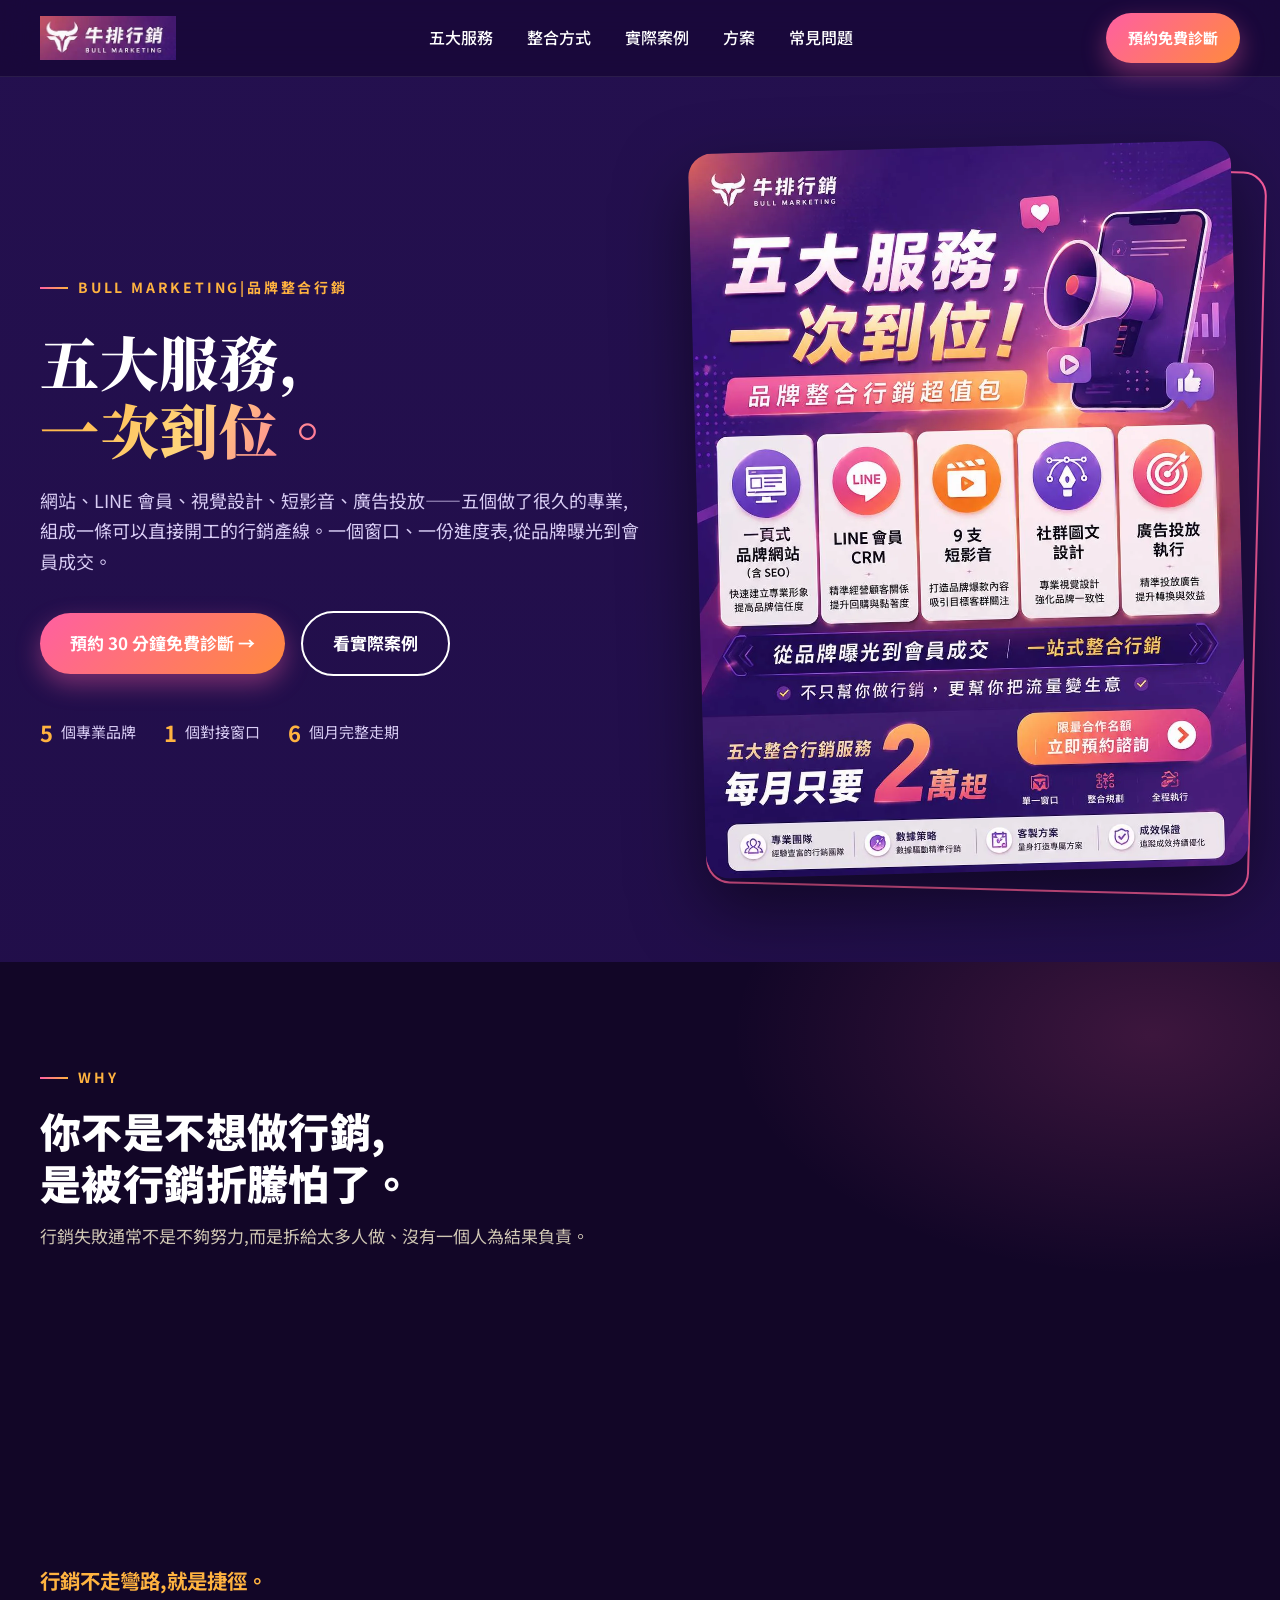
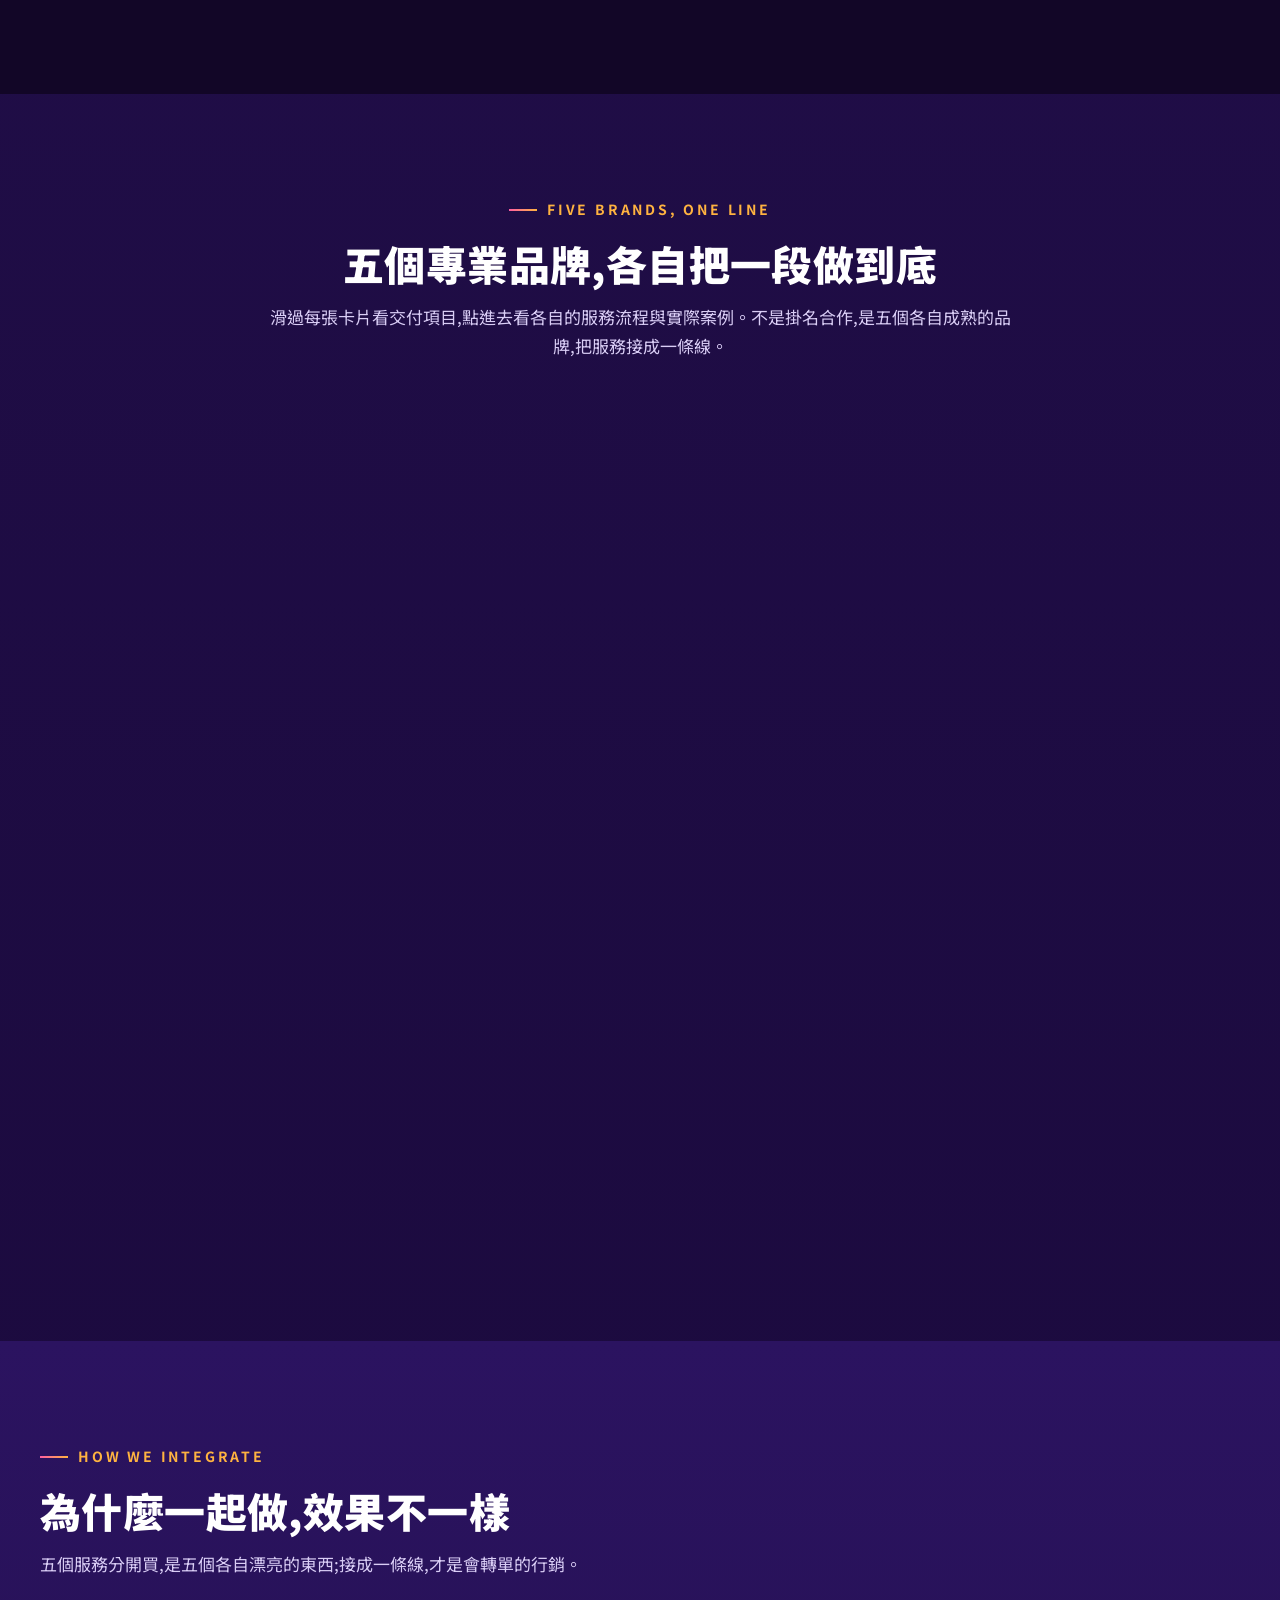
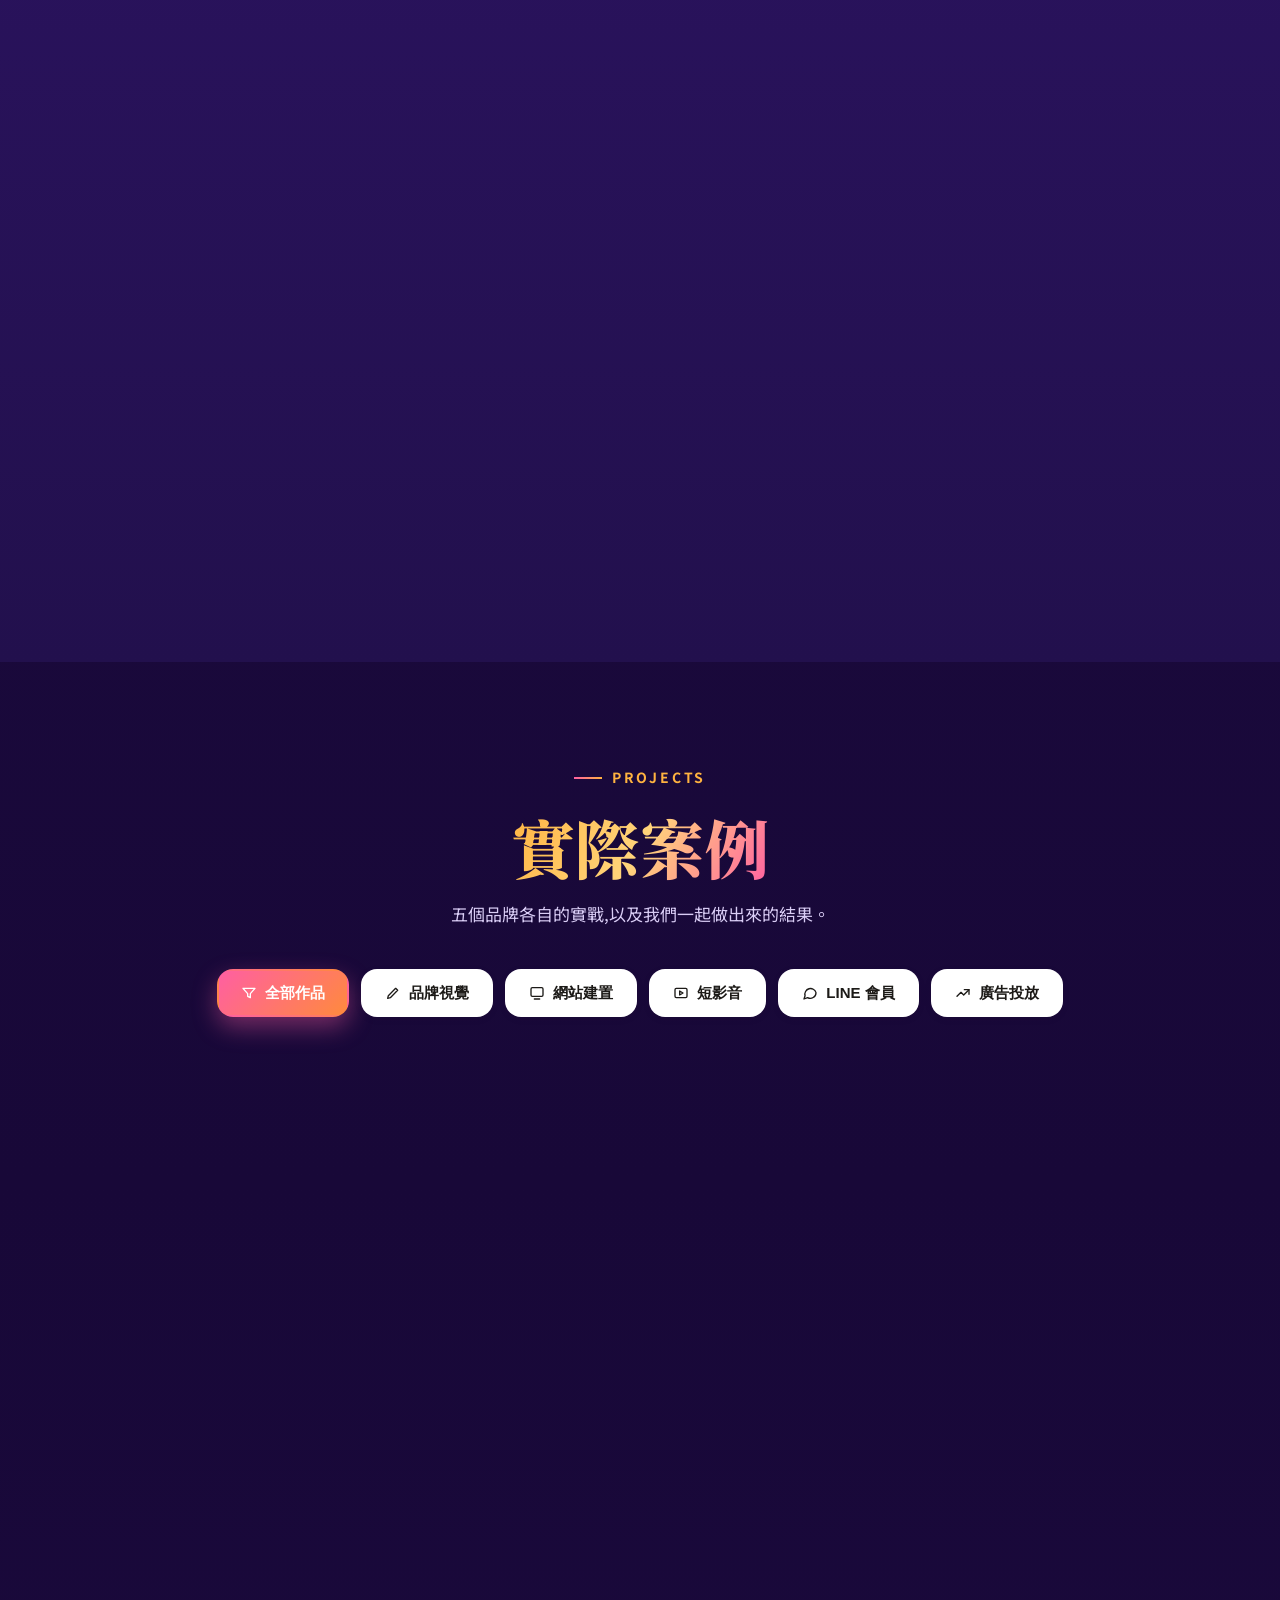
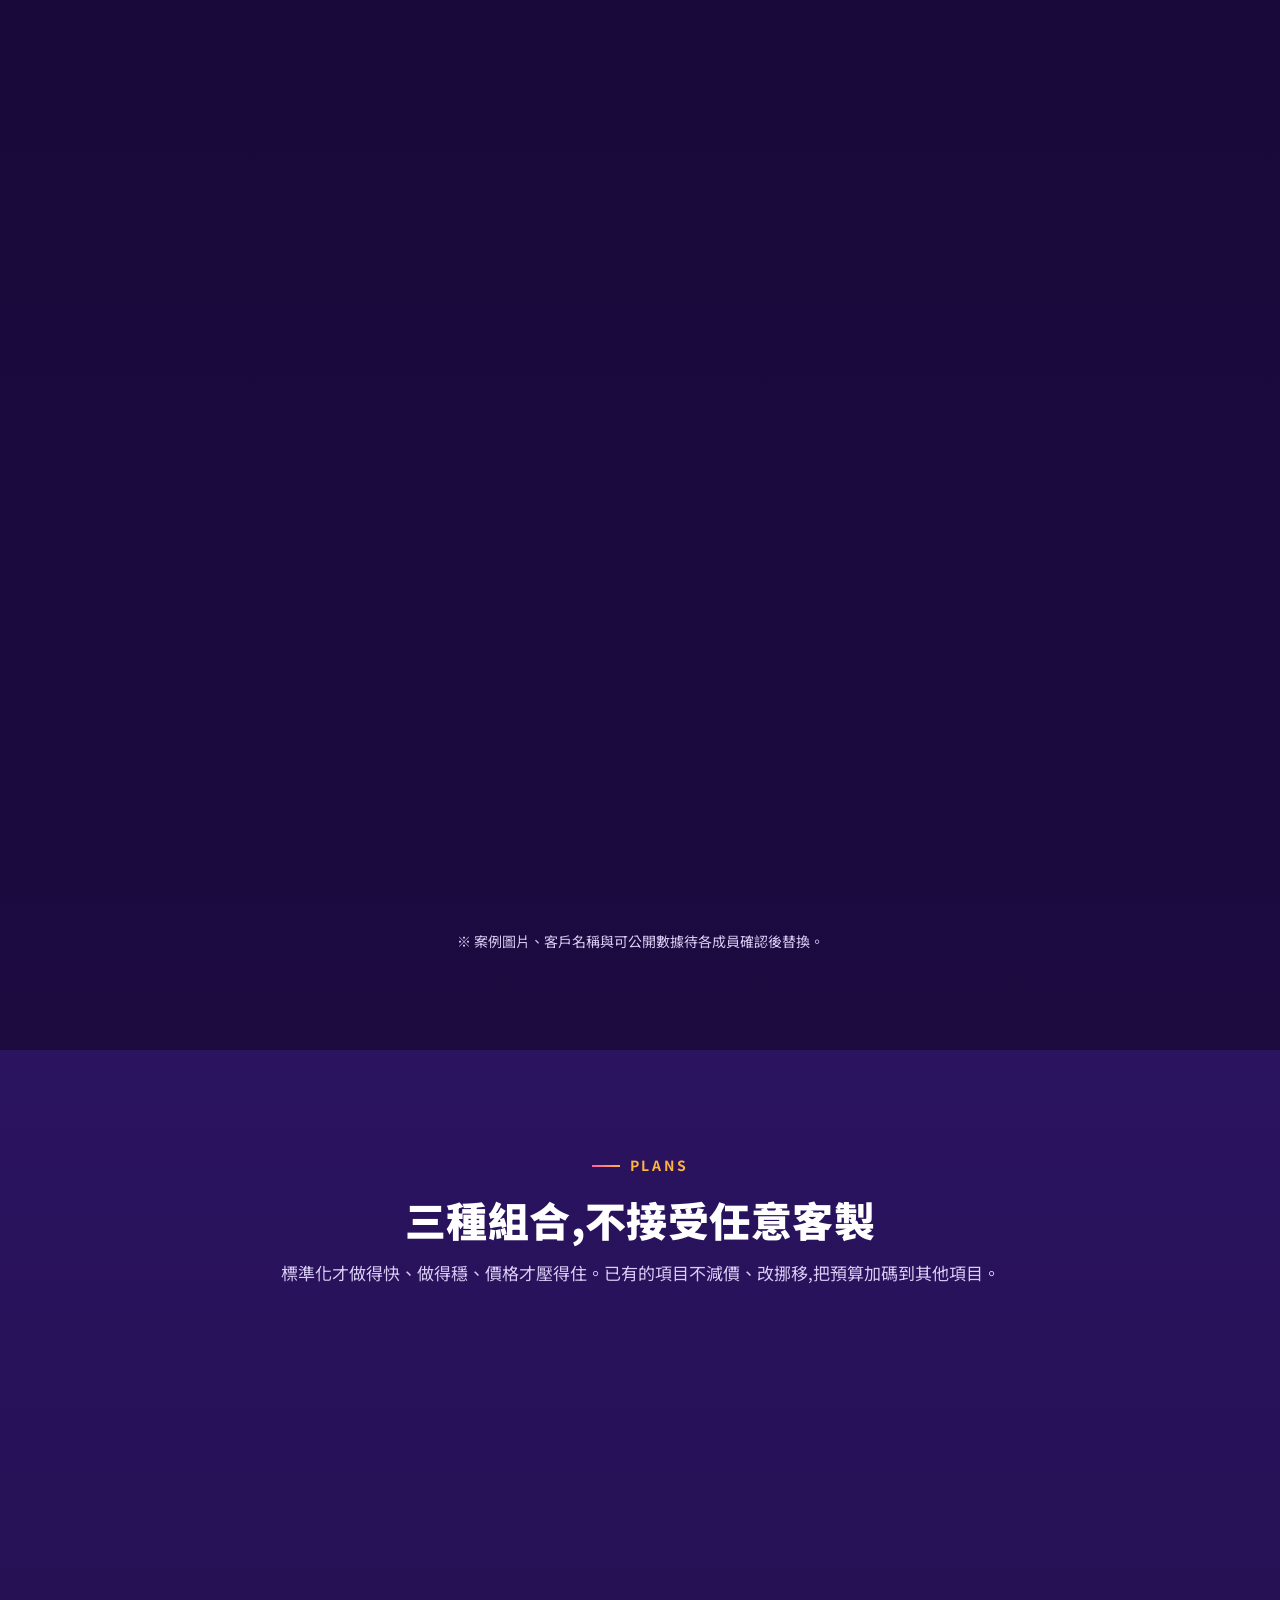
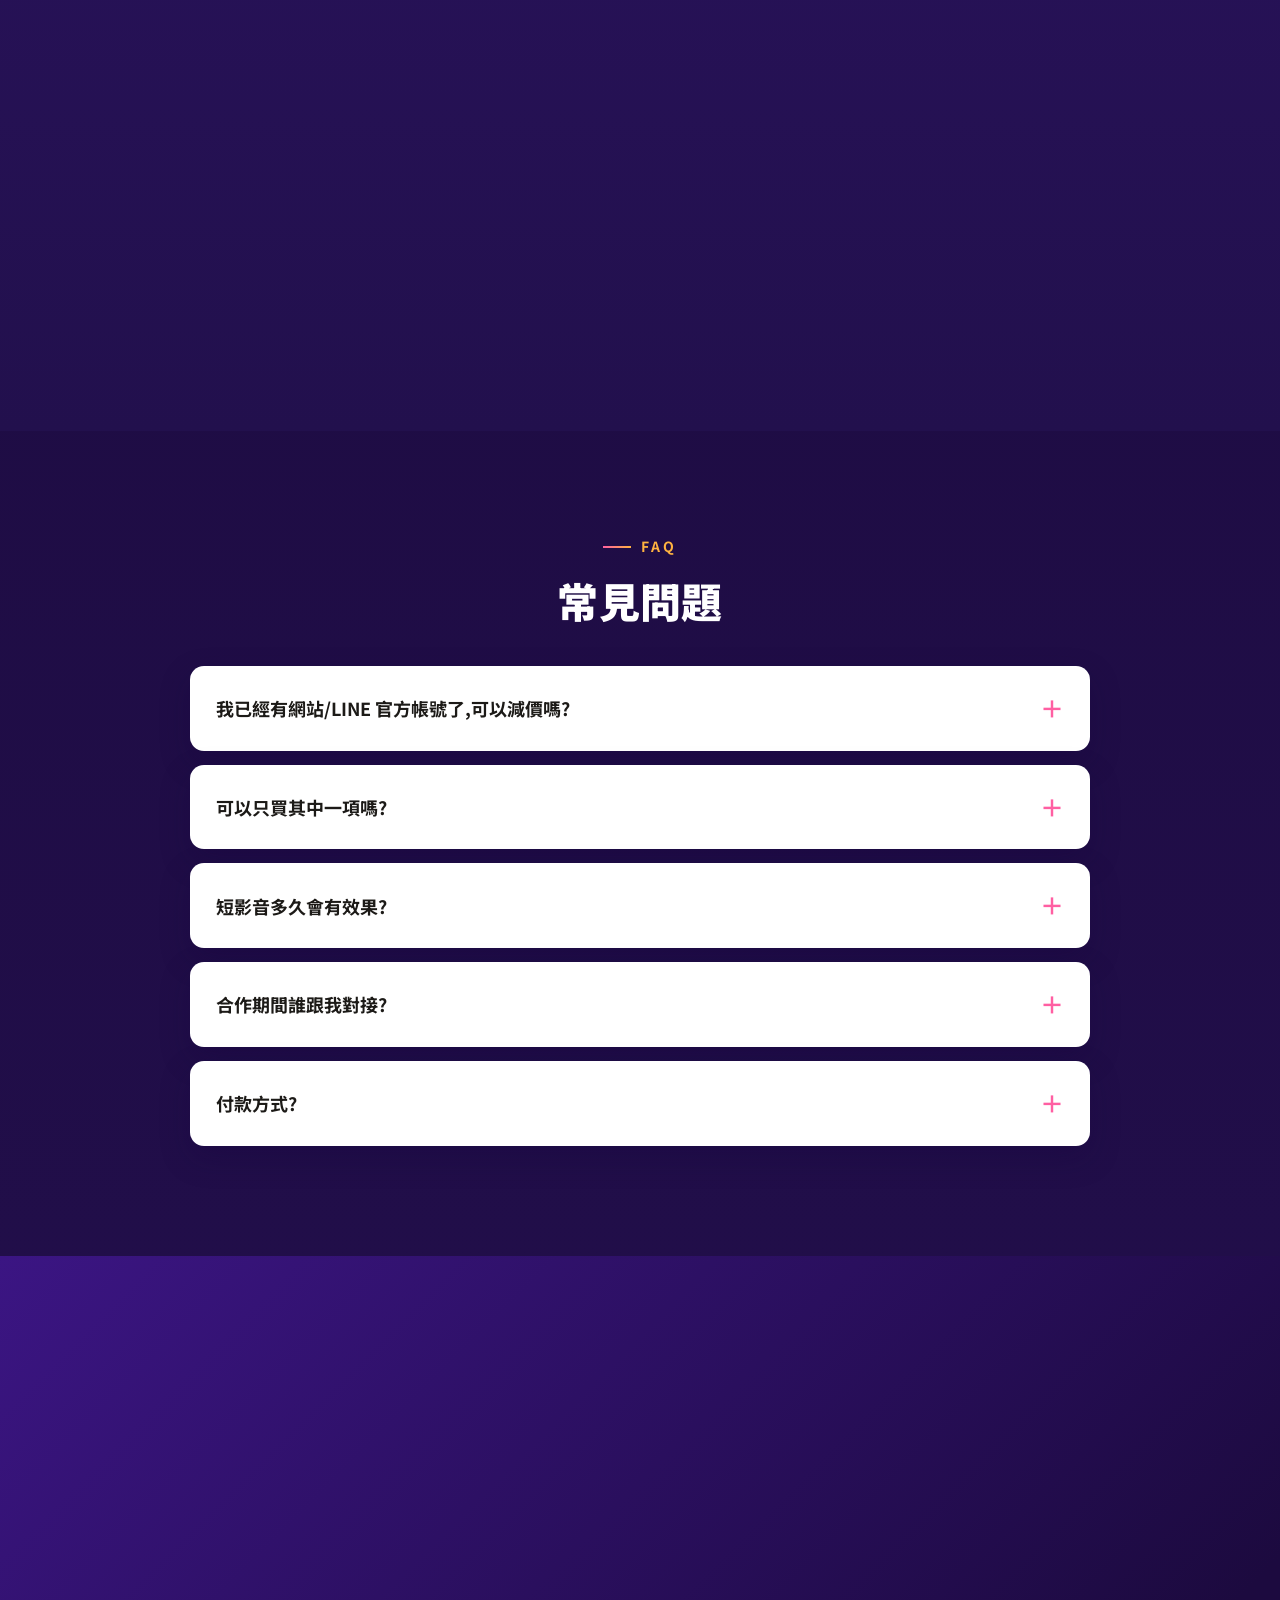
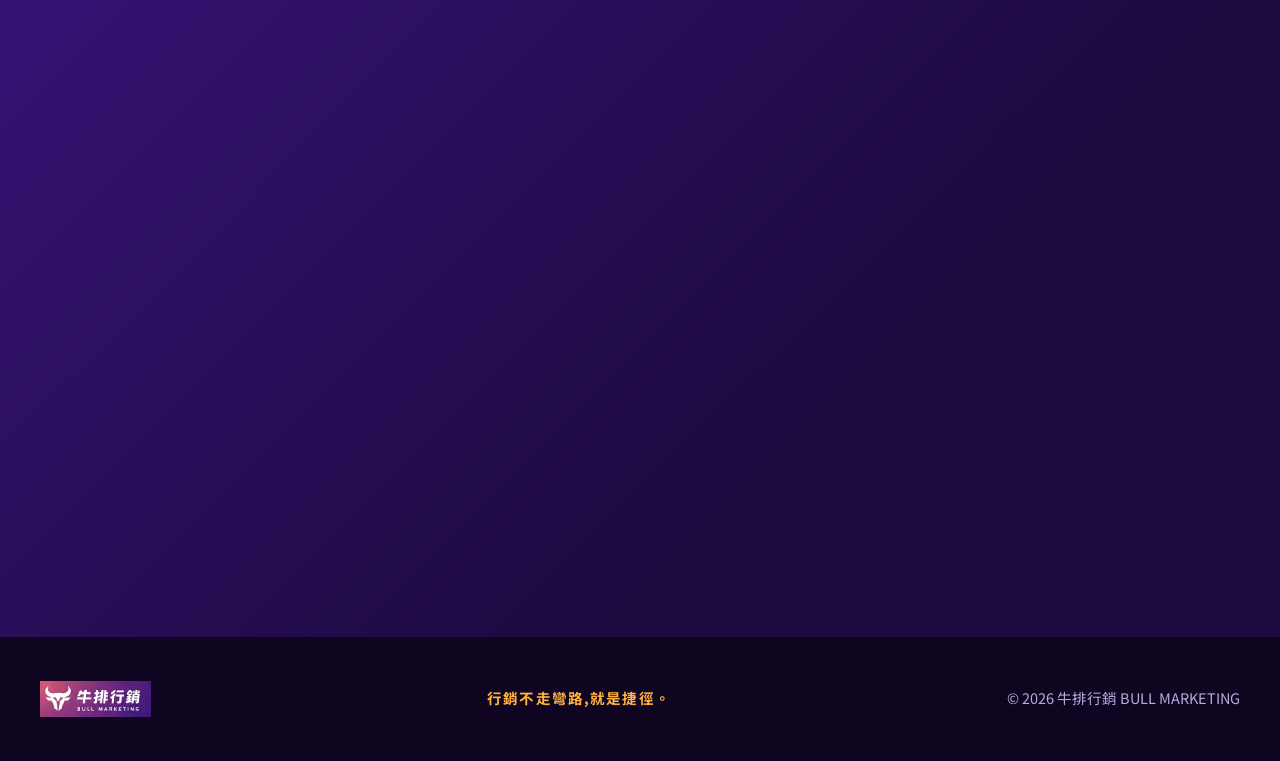
==== commit 919a4911: "只留紫版:紫版升為根目錄正式版、移除白金版與切換連結、purple/ 留轉址;廣告分頁負責人卡改用丹丹 BNI 簡報人像 Co-Authored-By: Claude Fable 5.1 <norep" ====
--- a/purple/index.html
+++ b/purple/index.html
@@ -1,415 +1 @@
-<!DOCTYPE html>
-<html lang="zh-Hant-TW">
-<head>
-<meta charset="utf-8">
-<meta name="viewport" content="width=device-width, initial-scale=1">
-<title>[紫版] 牛排行銷 BULL MARKETING|五大服務,一次到位</title>
-<meta name="description" content="網站、LINE 會員、視覺設計、短影音、廣告投放——五個專業一個窗口,六個月走期,把行銷做成一條產線。">
-<link rel="preconnect" href="https://fonts.googleapis.com">
-<link href="https://fonts.googleapis.com/css2?family=Noto+Sans+TC:wght@400;500;700;900&family=Noto+Serif+TC:wght@600;800&display=swap" rel="stylesheet">
-<link rel="stylesheet" href="../style.css">
-<link rel="stylesheet" href="theme-purple.css">
-</head>
-<body>
-
-<header>
-  <div class="wrap nav">
-    <a class="logo" href="#top"><img src="assets/logo.webp" alt="牛排行銷 BULL MARKETING"></a>
-    <ul id="menu">
-      <li><a href="#services">五大服務</a></li>
-      <li><a href="#integration">整合方式</a></li>
-      <li><a href="#projects">實際案例</a></li>
-      <li><a href="#plans">方案</a></li>
-      <li><a href="#faq">常見問題</a></li>
-    </ul>
-    <a class="theme-switch" href="../index.html" style="font-size:13px;opacity:.7;margin-right:14px;white-space:nowrap">切換白金版</a>
-    <a class="btn btn-gold" href="#contact">預約免費診斷</a>
-    <button class="burger" aria-label="選單" onclick="document.getElementById('menu').classList.toggle('open')"><span></span><span></span><span></span></button>
-  </div>
-</header>
-
-<!-- 1 HERO -->
-<section class="hero" id="top">
-  <div class="wrap">
-    <div>
-      <div class="eyebrow">Bull Marketing|品牌整合行銷</div>
-      <h1 class="serif">五大服務,<br><span class="gold-text">一次到位。</span></h1>
-      <p class="sub">網站、LINE 會員、視覺設計、短影音、廣告投放——五個做了很久的專業,組成一條可以直接開工的行銷產線。一個窗口、一份進度表,從品牌曝光到會員成交。</p>
-      <div class="cta">
-        <a class="btn btn-gold" href="#contact">預約 30 分鐘免費診斷 →</a>
-        <a class="btn btn-ghost" href="#projects">看實際案例</a>
-      </div>
-      <div class="trust">
-        <span><b>5</b> 個專業品牌</span>
-        <span><b>1</b> 個對接窗口</span>
-        <span><b>6</b> 個月完整走期</span>
-      </div>
-    </div>
-    <div class="kv"><img src="assets/kv-purple.webp" alt="牛排行銷 五大服務一次到位 主視覺"></div>
-  </div>
-</section>
-
-<!-- 2 PAIN -->
-<section class="pain">
-  <div class="wrap">
-    <div class="eyebrow">Why</div>
-    <h2 class="h2">你不是不想做行銷,<br>是被行銷折騰怕了。</h2>
-    <p class="lead">行銷失敗通常不是不夠努力,而是拆給太多人做、沒有一個人為結果負責。</p>
-    <div class="pain-grid">
-      <div class="pain-card reveal"><div class="n">01</div><h3>五家廠商,五種說法</h3><p>網頁一家、LINE 一家、拍片一家、投廣告又一家——每家都說自己沒問題,問題出在中間。</p></div>
-      <div class="pain-card reveal"><div class="n">02</div><h3>報價單全是細項</h3><p>一張圖多少、一支影片多少、改一次多少……比到最後,不知道自己到底買了什麼。</p></div>
-      <div class="pain-card reveal"><div class="n">03</div><h3>互相推責</h3><p>砸了預算沒訂單,說「素材不夠」;拍了素材沒人看,說「預算不夠」。</p></div>
-      <div class="pain-card reveal"><div class="n">04</div><h3>請人不划算</h3><p>請一個行銷新人,三個月試用期薪水加勞健保就要八、九萬,還不一定留得住。</p></div>
-    </div>
-    <p class="pain-foot">行銷不走彎路,就是捷徑。</p>
-  </div>
-</section>
-
-<!-- 3 SERVICES (emat-style hover cards) -->
-<section id="services">
-  <div class="wrap">
-    <div class="center">
-      <div class="eyebrow" style="justify-content:center">Five Brands, One Line</div>
-      <h2 class="h2">五個專業品牌,各自把一段做到底</h2>
-      <p class="lead">滑過每張卡片看交付項目,點進去看各自的服務流程與實際案例。不是掛名合作,是五個各自成熟的品牌,把服務接成一條線。</p>
-    </div>
-    <div class="svc-grid">
-      <article class="svc">
-        <div class="bg" style="--img:url(assets/kv-purple.webp)"></div>
-        <div class="in-body">
-          <div class="ic"><svg viewBox="0 0 24 24"><rect x="3" y="4" width="18" height="13" rx="2"/><path d="M8 21h8M12 17v4M7 9h6M7 12h10"/></svg></div>
-          <h3><span>網站建置</span></h3>
-          <div class="who">WEBSITE|雅芬</div>
-          <ul>
-            <li>一頁式銷售網站(含基礎 SEO)</li>
-            <li>錨點導覽:首頁/特色/見證/FAQ/購買</li>
-            <li>企業形象網站(4–5 頁,可升級後台)</li>
-            <li>電商網站(購物車/金流)</li>
-            <li>平台轉型與既有網站優化</li>
-          </ul>
-          <a class="more-link" href="web.html">查看服務流程與案例 →</a>
-        </div>
-      </article>
-      <article class="svc">
-        <div class="bg"></div>
-        <div class="in-body">
-          <div class="ic"><svg viewBox="0 0 24 24"><path d="M21 11.5a8.5 8.5 0 0 1-12.6 7.4L3 21l1.6-4.8A8.5 8.5 0 1 1 21 11.5z"/><path d="M8 11h8M8 14h5"/></svg></div>
-          <h3><span>LINE 會員系統</span></h3>
-          <div class="who">CRM|可芳</div>
-          <ul>
-            <li>會員管理、表單問卷、微網頁</li>
-            <li>優惠券、點數、生日禮券自動行銷</li>
-            <li>自動分眾標籤與問卷</li>
-            <li>裂變分享工具、三檔行銷策略</li>
-            <li>政府「韌性計畫」補助申請協助</li>
-          </ul>
-          <a class="more-link" href="crm.html">查看服務流程與案例 →</a>
-        </div>
-      </article>
-      <article class="svc">
-        <div class="bg"></div>
-        <div class="in-body">
-          <div class="ic"><svg viewBox="0 0 24 24"><path d="M12 3l2.5 5 5.5.8-4 3.9.9 5.5L12 15.6 7.1 18.2l.9-5.5-4-3.9L9.5 8z"/></svg></div>
-          <h3><span>視覺設計</span></h3>
-          <div class="who">VISUAL|豐澤</div>
-          <ul>
-            <li>品牌 Logo 與色彩系統定調</li>
-            <li>社群圖文(5 款/9 款)</li>
-            <li>檔期 DM、文宣、立牌</li>
-            <li>商品包裝設計(非結構性)</li>
-            <li>首年 1–2 次微調換圖</li>
-          </ul>
-          <a class="more-link" href="visual.html">查看服務流程與案例 →</a>
-        </div>
-      </article>
-      <article class="svc">
-        <div class="bg"></div>
-        <div class="in-body">
-          <div class="ic"><svg viewBox="0 0 24 24"><rect x="3" y="5" width="18" height="14" rx="2"/><path d="M10 9l5 3-5 3z"/></svg></div>
-          <h3><span>短影音</span></h3>
-          <div class="who">VIDEO|David</div>
-          <ul>
-            <li>每週 1 支、每月 4 支固定節奏</li>
-            <li>藏鏡人短影音+AI 口播分身</li>
-            <li>AI 輔助文案+真人拍攝</li>
-            <li>開幕前/中/後三階段素材陪跑</li>
-            <li>線上課程錄製與上架</li>
-          </ul>
-          <a class="more-link" href="video.html">查看服務流程與案例 →</a>
-        </div>
-      </article>
-      <article class="svc">
-        <div class="bg"></div>
-        <div class="in-body">
-          <div class="ic"><svg viewBox="0 0 24 24"><circle cx="12" cy="12" r="9"/><circle cx="12" cy="12" r="5"/><circle cx="12" cy="12" r="1.5"/><path d="M12 3v3M21 12h-3"/></svg></div>
-          <h3><span>廣告投放</span></h3>
-          <div class="who">ADS|丹丹</div>
-          <ul>
-            <li>Google / Meta 雙平台代操</li>
-            <li>GTM 追蹤埋設、GA4 數據串接</li>
-            <li>私域名單再行銷與受眾擴張</li>
-            <li>廣告帳戶健檢與成本優化</li>
-            <li>異常監測系統自動通報</li>
-          </ul>
-          <a class="more-link" href="ads.html">查看服務流程與案例 →</a>
-        </div>
-      </article>
-    </div>
-
-    <div class="flow reveal">
-      <div><div class="dot">1</div><h4>了解需求</h4><p>免費診斷與目標設定</p></div>
-      <div><div class="dot">2</div><h4>制定策略</h4><p>五方共擬一份走期表</p></div>
-      <div><div class="dot">3</div><h4>基礎建設</h4><p>視覺 → LINE 會員池 → 網站</p></div>
-      <div><div class="dot">4</div><h4>內容啟動</h4><p>短影音週更、素材到位</p></div>
-      <div><div class="dot">5</div><h4>放量與優化</h4><p>廣告放大、數據回報</p></div>
-    </div>
-  </div>
-</section>
-
-<!-- 4 INTEGRATION -->
-<section class="integ" id="integration" style="background:#fff">
-  <div class="wrap">
-    <div class="eyebrow">How We Integrate</div>
-    <h2 class="h2">為什麼一起做,效果不一樣</h2>
-    <p class="lead">五個服務分開買,是五個各自漂亮的東西;接成一條線,才是會轉單的行銷。</p>
-    <div class="grid">
-      <ul>
-        <li class="reveal"><span class="badge">01</span><div><b>視覺先定調,後面全部一致</b><p>豐澤先把品牌色與版型定好,雅芬的網站、David 的影片封面、廣告圖全部套同一套,不用每次重做。</p></div></li>
-        <li class="reveal"><span class="badge">02</span><div><b>網站與 LINE 一開始就接好</b><p>網站表單直接進可芳的 LINE 會員系統自動貼標,廣告導進來的每個人都留在你的私域池,不再流失。</p></div></li>
-        <li class="reveal"><span class="badge">03</span><div><b>影片是廣告素材,不是孤軍</b><p>David 每週產出的短影音同時是丹丹的投放素材;有觀看沒詢問的就換下一支,不戀戰。</p></div></li>
-        <li class="reveal"><span class="badge">04</span><div><b>數據回到同一張表</b><p>廣告成效、名單來源、會員互動全部回到同一份追蹤表,你看到的是整條線的成績,不是五份各說各話的報告。</p></div></li>
-      </ul>
-      <div class="quote reveal">
-        <p>不只幫你做行銷,<br>更幫你把流量變生意。<br><span class="gold-text" style="font-size:.85em">對的時間、對的人、賣對的東西。</span></p>
-        <small>BULL MARKETING|品牌整合行銷</small>
-      </div>
-    </div>
-  </div>
-</section>
-
-<!-- 5 PROJECTS -->
-<section id="projects">
-  <div class="wrap">
-    <div class="center">
-      <div class="eyebrow" style="justify-content:center">Projects</div>
-      <h2 class="h2 serif" style="font-size:clamp(44px,5vw,72px)"><span class="gold-text">實際案例</span></h2>
-      <p class="lead">五個品牌各自的實戰,以及我們一起做出來的結果。</p>
-    </div>
-    <div class="filters" id="filters">
-      <button class="on" data-f="all"><svg viewBox="0 0 24 24"><path d="M3 5h18l-7 8v6l-4-2v-4z"/></svg>全部作品</button>
-      <button data-f="visual"><svg viewBox="0 0 24 24"><path d="M4 20l4-1 11-11-3-3L5 16z"/></svg>品牌視覺</button>
-      <button data-f="web"><svg viewBox="0 0 24 24"><rect x="3" y="4" width="18" height="13" rx="2"/><path d="M8 21h8"/></svg>網站建置</button>
-      <button data-f="video"><svg viewBox="0 0 24 24"><rect x="3" y="5" width="18" height="14" rx="2"/><path d="M10 9l5 3-5 3z"/></svg>短影音</button>
-      <button data-f="crm"><svg viewBox="0 0 24 24"><path d="M21 11.5a8.5 8.5 0 0 1-12.6 7.4L3 21l1.6-4.8A8.5 8.5 0 1 1 21 11.5z"/></svg>LINE 會員</button>
-      <button data-f="ads"><svg viewBox="0 0 24 24"><path d="M3 17l6-6 4 4 8-8"/><path d="M14 7h7v7"/></svg>廣告投放</button>
-    </div>
-    <div class="pj-grid" id="pjGrid">
-
-      <a class="pj reveal" data-c="video ads" href="#contact">
-        <div class="thumb" style="background:linear-gradient(135deg,#3b1583,#ff5fa2)">房產個人 IP<small>短影音 × 廣告投放</small><span class="ph">圖片待補</span></div>
-        <h3>房仲個人 IP 短影音與廣告放量</h3>
-        <p class="desc">單支影片 120 萬觀看、1,000 則留言;廣告上線兩天 60 筆詢問,名單轉化率 5–6%。</p>
-        <div class="cat">短影音+廣告投放</div>
-        <div class="chips"><span>鉤子文案</span><span>受眾節奏</span><span>自動回覆</span><span>名單表單</span></div>
-        <div class="more">查看詳情 <i>→</i></div>
-      </a>
-
-      <a class="pj reveal" data-c="ads" href="#contact">
-        <div class="thumb" style="background:linear-gradient(135deg,#5c22b8,#ffb340)">財神小舖<small>廣告代操</small><span class="ph">圖片待補</span></div>
-        <h3>宗教用品電商 廣告代操</h3>
-        <p class="desc">Google / Meta 雙平台投放,異常監測系統自動通報,穩定續約中。</p>
-        <div class="cat">廣告投放</div>
-        <div class="chips"><span>Meta Ads</span><span>Google Ads</span><span>成效監測</span></div>
-        <div class="more">查看詳情 <i>→</i></div>
-      </a>
-
-      <a class="pj reveal" data-c="visual" href="#contact">
-        <div class="thumb" style="background:linear-gradient(135deg,#120627,#5c22b8)">Omis<small>包裝視覺</small><span class="ph">圖片待補</span></div>
-        <h3>歐米斯 Omis 高爾夫用品 包裝視覺</h3>
-        <p class="desc">炫光材質包裝視覺,打入日韓美高階市場;AI 圖稿與印刷實務無縫對接。</p>
-        <div class="cat">品牌視覺</div>
-        <div class="chips"><span>包裝設計</span><span>品牌識別</span><span>印刷規格</span></div>
-        <div class="more">查看詳情 <i>→</i></div>
-      </a>
-
-      <a class="pj reveal" data-c="visual" href="#contact">
-        <div class="thumb" style="background:linear-gradient(135deg,#ff5fa2,#ff8a3d)">美業品牌<small>品牌重設定</small><span class="ph">圖片待補</span></div>
-        <h3>美業新品牌 全套識別重設定</h3>
-        <p class="desc">從 Logo、色彩到社群圖文與檔期 DM 一次到位,後續社群代操延續同一套視覺。</p>
-        <div class="cat">品牌視覺</div>
-        <div class="chips"><span>Logo</span><span>社群圖文</span><span>檔期 DM</span></div>
-        <div class="more">查看詳情 <i>→</i></div>
-      </a>
-
-      <a class="pj reveal" data-c="web visual" href="#contact">
-        <div class="thumb" style="background:linear-gradient(135deg,#2b1360,#8e44ad)">Lucky Lucky<small>品牌網站</small><span class="ph">圖片待補</span></div>
-        <h3>行李箱品牌 官網與電商建置</h3>
-        <p class="desc">從供應鏈到品牌上線,一頁式銷售頁+購物流程,主打高規零配件與價格競爭力。</p>
-        <div class="cat">網站建置</div>
-        <div class="chips"><span>一頁式</span><span>電商</span><span>金流串接</span></div>
-        <div class="more">查看詳情 <i>→</i></div>
-      </a>
-
-      <a class="pj reveal" data-c="crm" href="#contact">
-        <div class="thumb" style="background:linear-gradient(135deg,#1c0a3f,#ff5fa2)">LINE 會員<small>CRM 建置</small><span class="ph">圖片待補</span></div>
-        <h3>連鎖門市 LINE 會員點數系統</h3>
-        <p class="desc">會員分級、消費集點、自動分眾標籤;搭配韌性計畫政府補助最高 50%。</p>
-        <div class="cat">LINE 會員</div>
-        <div class="chips"><span>會員分級</span><span>集點兌換</span><span>政府補助</span></div>
-        <div class="more">查看詳情 <i>→</i></div>
-      </a>
-
-      <a class="pj reveal" data-c="video ads web" href="#contact">
-        <div class="thumb" style="background:linear-gradient(135deg,#4a1d9e,#ffb340)">酵素總代理<small>整合行銷</small><span class="ph">圖片待補</span></div>
-        <h3>酵素品牌總代理 廣告+基礎建設整合</h3>
-        <p class="desc">短影音素材、銷售頁與廣告投放同步啟動,團隊聯名首件外部成交案。</p>
-        <div class="cat">整合方案</div>
-        <div class="chips"><span>短影音</span><span>銷售頁</span><span>Meta Ads</span></div>
-        <div class="more">查看詳情 <i>→</i></div>
-      </a>
-
-    </div>
-    <p class="pj-note">※ 案例圖片、客戶名稱與可公開數據待各成員確認後替換。</p>
-  </div>
-</section>
-
-<!-- 6 PLANS -->
-<section id="plans" style="background:#fff">
-  <div class="wrap">
-    <div class="center">
-      <div class="eyebrow" style="justify-content:center">Plans</div>
-      <h2 class="h2">三種組合,不接受任意客製</h2>
-      <p class="lead">標準化才做得快、做得穩、價格才壓得住。已有的項目不減價、改挪移,把預算加碼到其他項目。</p>
-    </div>
-    <div class="plans">
-      <div class="plan hot reveal">
-        <span class="lbl">全員參與</span>
-        <h3>A 豪華大禮包</h3>
-        <div class="who">網站+CRM+視覺+短影音+廣告</div>
-        <ul>
-          <li>一頁式網站(含 SEO)</li>
-          <li>LINE 會員系統 CRM</li>
-          <li>社群圖文+AI 延伸圖</li>
-          <li>短影音 9 支(6 真人+3 AI)</li>
-          <li>廣告投放代操</li>
-        </ul>
-        <div class="fit"><b>適合</b> 從零上線、什麼都還沒有的品牌</div>
-      </div>
-      <div class="plan reveal">
-        <h3>B 四人組</h3>
-        <div class="who">網站+CRM+短影音+圖文</div>
-        <ul>
-          <li>不含廣告投放,預算直接加碼:</li>
-          <li>短影音 +1 支</li>
-          <li>CRM 加開優惠券+點數</li>
-          <li>網站埋設 GA 追蹤 / banner 換圖</li>
-          <li>檔期 DM 2 張</li>
-        </ul>
-        <div class="fit"><b>適合</b> 先蓄流量、暫不投廣告的品牌</div>
-      </div>
-      <div class="plan reveal">
-        <h3>C 三人組</h3>
-        <div class="who">網站+CRM+短影音</div>
-        <ul>
-          <li>不含廣告與社群圖文,預算全數挪進核心:</li>
-          <li>短影音 +2 支</li>
-          <li>CRM 加開點數兌換、3 檔策略、裂變工具</li>
-          <li>網站升級企業形象版(基礎)</li>
-        </ul>
-        <div class="fit"><b>適合</b> 靠影音與會員經營、識別素材已有的品牌</div>
-      </div>
-    </div>
-    <div class="price-bar reveal">
-      <div>
-        <div style="color:#d9bd6e;font-weight:700;letter-spacing:.1em;font-size:14px;margin-bottom:8px">五大整合行銷服務|6 個月走期</div>
-        <div class="big">每月只要 <em class="gold-text">2</em> 萬起</div>
-      </div>
-      <p>總價 NT$120,000。簽約收 50%,餘款建置完成後 30–40 天結清;可轉帳、刷卡、無卡分期(分期手續費由我們部分負擔,上限 NT$3,000)。未稅價,不含主機維護與次年網域。</p>
-      <a class="btn btn-gold" href="#contact">預約免費診斷</a>
-    </div>
-  </div>
-</section>
-
-<!-- 7 FAQ -->
-<section id="faq">
-  <div class="wrap">
-    <div class="center"><div class="eyebrow" style="justify-content:center">FAQ</div><h2 class="h2">常見問題</h2></div>
-    <div class="faq">
-      <details><summary>我已經有網站/LINE 官方帳號了,可以減價嗎?</summary><p>不減價,改挪移。已有的項目預算會挪到其他項目加碼(例如多拍影片、CRM 升級、GTM 追蹤埋設),確保整體效果不打折。</p></details>
-      <details><summary>可以只買其中一項嗎?</summary><p>可以,單項服務另有報價。但 12 萬包套是以「六個月完整走期」設計的,拆開買效果與價格都不同。</p></details>
-      <details><summary>短影音多久會有效果?</summary><p>短影音需要累積。我們用「每週 1 支」的固定節奏搭配廣告放大,不讓素材孤軍奮戰;有觀看沒詢問的直接換下一支,不戀戰。</p></details>
-      <details><summary>合作期間誰跟我對接?</summary><p>單一窗口。內部誰執行、進度到哪,由窗口統一回報,你不必分別聯絡五個人。</p></details>
-      <details><summary>付款方式?</summary><p>簽約收 50%(NT$60,000),餘款於建置完成後 30–40 天內結清。可轉帳、刷卡、無卡分期;分期手續費由我們部分負擔(上限 NT$3,000)。發票稅金 5% 另計。</p></details>
-    </div>
-  </div>
-</section>
-
-<!-- 8 LEAD FORM -->
-<section class="lead-sec" id="contact">
-  <div class="wrap">
-    <div class="lead-box reveal">
-      <div class="info">
-        <div class="eyebrow">Free Consultation</div>
-        <h2 class="h2">先花 30 分鐘,<br>弄清楚你的行銷缺哪一塊。</h2>
-        <p>留下資料,我們安排免費診斷,會告訴你三件事:</p>
-        <ol>
-          <li>你現在的網站/LINE/素材/廣告,哪些能沿用、哪些是破口。</li>
-          <li>A/B/C 哪一組最適合你,預算該挪去哪。</li>
-          <li>六個月後你會拿到什麼。</li>
-        </ol>
-        <div class="note">單一窗口回覆|不推銷、不綁約|1 個工作天內聯繫</div>
-      </div>
-      <form id="leadForm" novalidate>
-        <div class="row">
-          <label>姓名 / 稱呼<input name="name" required placeholder="王小姐"></label>
-          <label>聯絡電話<input name="phone" type="tel" required placeholder="09xx-xxx-xxx"></label>
-        </div>
-        <div class="row">
-          <label>LINE ID(選填)<input name="line" placeholder="方便的話留 LINE"></label>
-          <label>產業 / 品牌
-            <select name="industry" required>
-              <option value="">請選擇</option>
-              <option>餐飲 / 食品</option><option>美業 / 身心靈</option><option>零售 / 電商</option>
-              <option>室內設計 / 工程</option><option>醫療 / 長照</option><option>教育 / 課程</option>
-              <option>房產 / 金融</option><option>其他</option>
-            </select>
-          </label>
-        </div>
-        <label>目前最想解決的是?(可複選)</label>
-        <div class="chk">
-          <label><input type="checkbox" name="services" value="網站">網站</label>
-          <label><input type="checkbox" name="services" value="LINE會員">LINE 會員</label>
-          <label><input type="checkbox" name="services" value="視覺">視覺設計</label>
-          <label><input type="checkbox" name="services" value="短影音">短影音</label>
-          <label><input type="checkbox" name="services" value="廣告">廣告投放</label>
-          <label><input type="checkbox" name="services" value="不確定">還不確定,先聊</label>
-        </div>
-        <label>月預算範圍
-          <select name="budget">
-            <option value="">不確定</option><option>2 萬以下</option><option>2–5 萬</option><option>5–10 萬</option><option>10 萬以上</option>
-          </select>
-        </label>
-        <label>想補充的(選填)<textarea name="msg" placeholder="現在的網站/粉專/LINE 連結,或目前遇到的問題"></textarea></label>
-        <button class="btn btn-gold" type="submit">預約免費診斷 →</button>
-        <div class="fine">送出即同意我們以電話 / LINE 與你聯繫;資料僅用於本次諮詢。</div>
-      </form>
-    </div>
-  </div>
-</section>
-
-<footer>
-  <div class="wrap">
-    <img src="assets/logo.webp" alt="牛排行銷">
-    <div class="slogan">行銷不走彎路,就是捷徑。</div>
-    <div>© 2026 牛排行銷 BULL MARKETING</div>
-  </div>
-</footer>
-
-<div class="mbar">
-  <a class="tel" href="tel:0900000000">☎ 來電</a>
-  <a class="line" href="#" onclick="alert('LINE 官方帳號連結待接');return false;">LINE</a>
-  <a class="form" href="#contact">預約免費診斷</a>
-</div>
-<script src="../app.js"></script>
-</body>
-</html>
+<!DOCTYPE html><html lang="zh-Hant-TW"><head><meta charset="utf-8"><meta http-equiv="refresh" content="0;url=../index.html"><link rel="canonical" href="../index.html"><title>轉址中|牛排行銷</title></head><body><a href="../index.html">頁面已移至新網址,點此前往</a></body></html>
